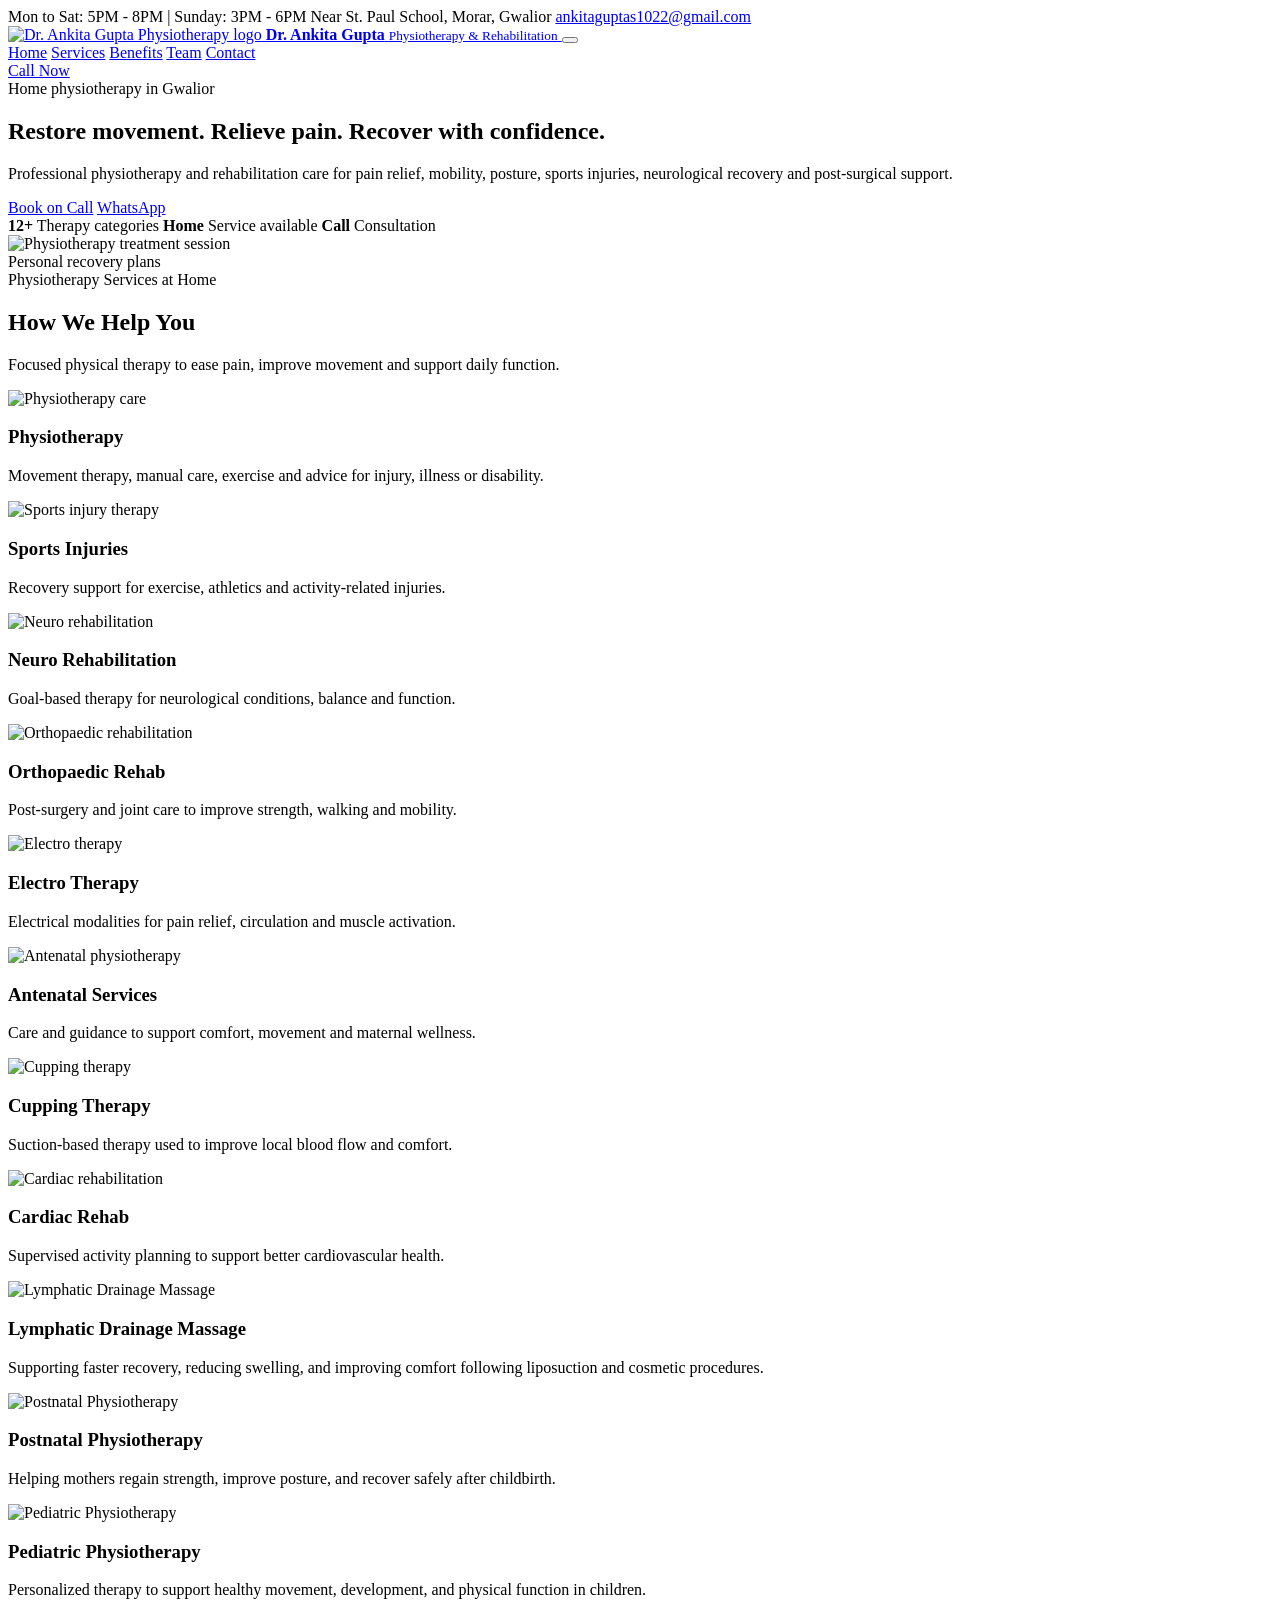
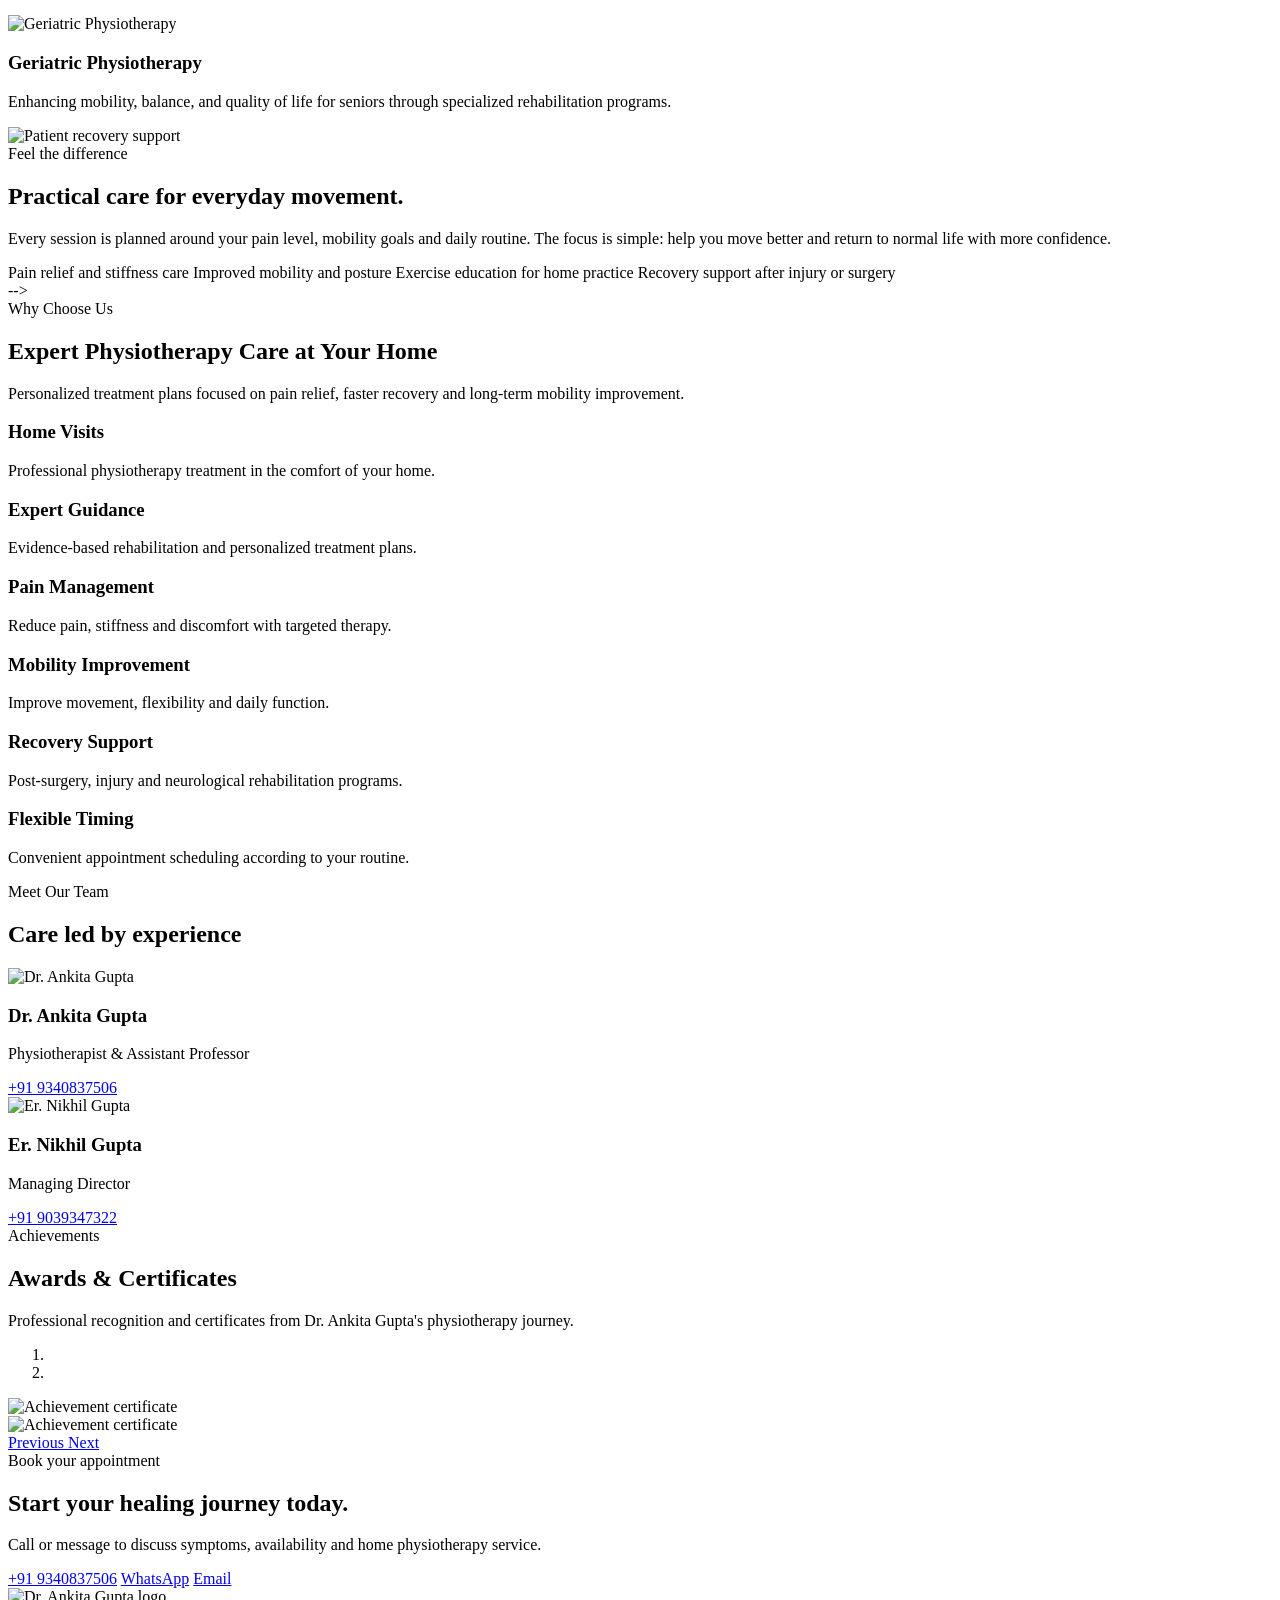
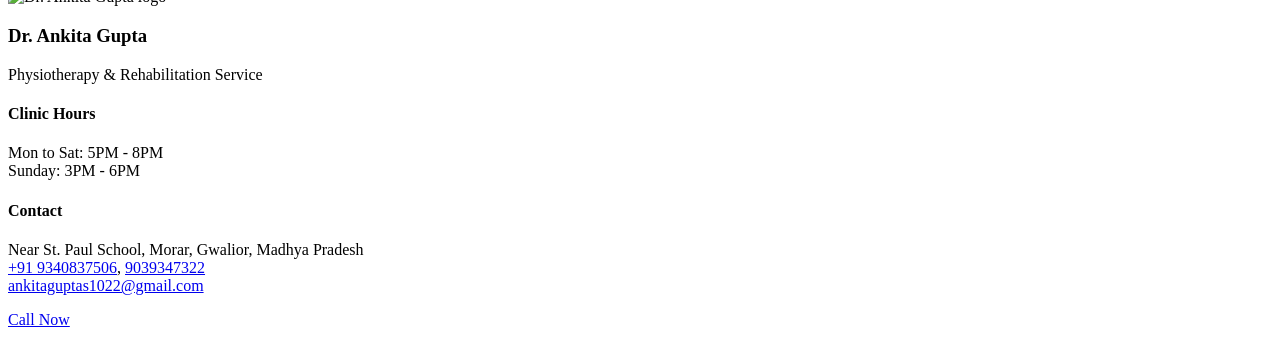
==== index.html @ 75f510dd "Add files via upload" ====
<!DOCTYPE html>
<html lang="en">

<head>
    <meta charset="utf-8">
    <meta http-equiv="X-UA-Compatible" content="IE=edge">
    <meta name="viewport" content="width=device-width, initial-scale=1">
    <meta name="description"
        content="Home physiotherapy, rehabilitation, pain relief and recovery care by Dr. Ankita Gupta in Gwalior.">
    <meta name="keywords"
        content="Physiotherapy, home physiotherapy, rehabilitation, sports injury, Gwalior physiotherapist, Dr Ankita Gupta">
    <title>Dr. Ankita Gupta Physiotherapy &amp; Rehabilitation Service</title>
    <link href="css/bootstrap.min.css" rel="stylesheet">
    <link href="https://fonts.googleapis.com/css?family=Playfair+Display:600,700|Roboto:300,400,500,700"
        rel="stylesheet">
    <link href="css/font-awesome.min.css" rel="stylesheet">
    <link href="css/style.css" rel="stylesheet">
    <!--[if lt IE 9]>
      <script src="https://oss.maxcdn.com/html5shiv/3.7.3/html5shiv.min.js"></script>
      <script src="https://oss.maxcdn.com/respond/1.4.2/respond.min.js"></script>
    <![endif]-->
    <link rel="icon" href="images/logo.png" type="image/x-icon">
</head>

<body class="home-redesign">
    <div class="site-shell">
        <div class="clinic-topbar">
            <div class="container">
                <div class="topbar-inner">
                    <span><i class="fa fa-clock-o"></i> Mon to Sat: 5PM - 8PM | Sunday: 3PM - 6PM</span>
                    <span><i class="fa fa-map-marker"></i> Near St. Paul School, Morar, Gwalior</span>
                    <span><i class="fa fa-envelope-o"></i> <a
                            href="mailto:ankitaguptas1022@gmail.com">ankitaguptas1022@gmail.com</a></span>
                </div>
            </div>
        </div>

        <header class="clinic-header">
            <div class="container">
                <div class="clinic-nav">
                    <a class="clinic-brand" href="index.html" aria-label="Dr. Ankita Gupta home">
                        <img src="images/logo.png" alt="Dr. Ankita Gupta Physiotherapy logo">
                        <span>
                            <strong>Dr. Ankita Gupta</strong>
                            <small>Physiotherapy &amp; Rehabilitation</small>
                        </span>
                    </a>
                    <button class="mobile-menu-toggle"
                        aria-label="Menu"><span></span><span></span><span></span></button>
                    <div class="menu-overlay"></div>
                    <nav class="clinic-menu" aria-label="Main navigation">
                        <a href="#home">Home</a>
                        <a href="#services">Services</a>
                        <a href="#benefits">Benefits</a>
                        <a href="#team">Team</a>
                        <a href="#contact">Contact</a>
                    </nav>
                    <a class="btn btn-default nav-cta" href="tel:9340837506"><i class="fa fa-phone"></i> Call Now</a>
                </div>
            </div>
        </header>

        <main>
            <section class="clinic-hero" id="home">
                <div class="container">
                    <div class="row hero-grid">
                        <div class="col-md-6">
                            <div class="hero-copy reveal-up">
                                <span class="eyebrow">Home physiotherapy in Gwalior</span>
                                <h1>Restore movement. Relieve pain. Recover with confidence.</h1>
                                <p>Professional physiotherapy and rehabilitation care for pain relief, mobility,
                                    posture, sports injuries, neurological recovery and post-surgical support.</p>
                                <div class="hero-actions">
                                    <a class="btn btn-default btn-lg" href="tel:9340837506"><i class="fa fa-phone"></i>
                                        Book on Call</a>
                                    <a class="btn btn-outline btn-lg" href="https://wa.me/919340837506"><i
                                            class="fa fa-whatsapp"></i> WhatsApp</a>
                                </div>
                                <div class="hero-trust">
                                    <span><strong>12+</strong> Therapy categories</span>
                                    <span><strong>Home</strong> Service available</span>
                                    <span><strong>Call</strong> Consultation</span>
                                </div>
                            </div>
                        </div>
                        <div class="col-md-6">
                            <div class="hero-visual reveal-up delay-1">
                                <img src="images/main.png" alt="Physiotherapy treatment session">
                                <div class="floating-card">
                                    <i class="fa fa-heartbeat"></i>
                                    <span>Personal recovery plans</span>
                                </div>
                            </div>
                        </div>
                    </div>
                </div>
            </section>

            <section class="services-section section-band" id="services">
                <div class="mobile-wave" aria-hidden="true"></div>
                <div class="container">
                    <div class="section-heading text-center reveal-up">
                        <span class="eyebrow">Physiotherapy Services at Home</span>
                        <h2>How We Help You</h2>
                        <p>Focused physical therapy to ease pain, improve movement and support daily function.</p>
                    </div>
                    <div class="row service-grid">
                        <div class="col-md-3 col-sm-6">
                            <article class="service-card reveal-up">
                                <img src="images/IMG1.jpg" alt="Physiotherapy care">
                                <div class="service-content">
                                    <h3>Physiotherapy</h3>
                                    <p>Movement therapy, manual care, exercise and advice for injury, illness or
                                        disability.</p>
                                </div>
                            </article>
                        </div>
                        <div class="col-md-3 col-sm-6">
                            <article class="service-card reveal-up delay-1"><img src="images/sportInjury.jpg"
                                    alt="Sports injury therapy">
                                <div class="service-content">
                                    <h3>Sports Injuries</h3>
                                    <p>Recovery support for exercise, athletics and activity-related injuries.</p>
                                </div>
                            </article>
                        </div>
                        <div class="col-md-3 col-sm-6">
                            <article class="service-card reveal-up delay-2"><img src="images/neuro-rehab.jpg"
                                    alt="Neuro rehabilitation">
                                <div class="service-content">
                                    <h3>Neuro Rehabilitation</h3>
                                    <p>Goal-based therapy for neurological conditions, balance and function.</p>
                                </div>
                            </article>
                        </div>
                        <div class="col-md-3 col-sm-6">
                            <article class="service-card reveal-up delay-2"><img src="images/sport-injury.jpg"
                                    alt="Orthopaedic rehabilitation">
                                <div class="service-content">
                                    <h3>Orthopaedic Rehab</h3>
                                    <p>Post-surgery and joint care to improve strength, walking and mobility.</p>
                                </div>
                            </article>
                        </div>
                        <div class="col-md-3 col-sm-6">
                            <article class="service-card reveal-up"><img src="images/electro.jpg" alt="Electro therapy">
                                <div class="service-content">
                                    <h3>Electro Therapy</h3>
                                    <p>Electrical modalities for pain relief, circulation and muscle activation.</p>
                                </div>
                            </article>
                        </div>
                        <div class="col-md-3 col-sm-6">
                            <article class="service-card reveal-up delay-1"><img src="images/antinatal.jpg"
                                    alt="Antenatal physiotherapy">
                                <div class="service-content">
                                    <h3>Antenatal Services</h3>
                                    <p>Care and guidance to support comfort, movement and maternal wellness.</p>
                                </div>
                            </article>
                        </div>
                        <div class="col-md-3 col-sm-6">
                            <article class="service-card reveal-up delay-3"><img src="images/cupping.jpg"
                                    alt="Cupping therapy">
                                <div class="service-content">
                                    <h3>Cupping Therapy</h3>
                                    <p>Suction-based therapy used to improve local blood flow and comfort.</p>
                                </div>
                            </article>
                        </div>
                        <div class="col-md-3 col-sm-6">
                            <article class="service-card reveal-up delay-3"><img src="images/cardio.jpg"
                                    alt="Cardiac rehabilitation">
                                <div class="service-content">
                                    <h3>Cardiac Rehab</h3>
                                    <p>Supervised activity planning to support better cardiovascular health.</p>
                                </div>
                            </article>
                        </div>

                        <div class="col-md-3 col-sm-6">
                            <article class="service-card reveal-up"><img src="images/lymphatic-drainage.png"
                                    alt="Lymphatic Drainage Massage">
                                <div class="service-content">
                                    <h3>Lymphatic Drainage Massage</h3>
                                    <p>Supporting faster recovery, reducing swelling, and improving comfort following
                                        liposuction and cosmetic procedures.</p>
                                </div>
                            </article>
                        </div>
                        <div class="col-md-3 col-sm-6">
                            <article class="service-card reveal-up delay-1"><img src="images/postnatal.png"
                                    alt="Postnatal Physiotherapy">
                                <div class="service-content">
                                    <h3>Postnatal Physiotherapy</h3>
                                    <p>Helping mothers regain strength, improve posture, and recover safely after
                                        childbirth.</p>
                                </div>
                            </article>
                        </div>
                        <div class="col-md-3 col-sm-6">
                            <article class="service-card reveal-up delay-2"><img src="images/pediatric.png"
                                    alt="Pediatric Physiotherapy">
                                <div class="service-content">
                                    <h3>Pediatric Physiotherapy</h3>
                                    <p>Personalized therapy to support healthy movement, development, and physical
                                        function in children.</p>
                                </div>
                            </article>
                        </div>
                        <div class="col-md-3 col-sm-6">
                            <article class="service-card reveal-up delay-3"><img src="images/geriatric.png"
                                    alt="Geriatric Physiotherapy">
                                <div class="service-content">
                                    <h3>Geriatric Physiotherapy</h3>
                                    <p>Enhancing mobility, balance, and quality of life for seniors through specialized
                                        rehabilitation programs.</p>
                                </div>
                            </article>
                        </div>
                    </div>
                </div>
            </section>
            <div class="container">
                <div class="row middle-row">
                    <div class="col-md-5">
                        <div class="benefit-photo reveal-up">
                            <img src="images/left-image.jpg" alt="Patient recovery support">
                        </div>
                    </div>
                    <div class="col-md-7">
                        <div class="benefit-copy reveal-up delay-1">
                            <span class="eyebrow">Feel the difference</span>
                            <h2>Practical care for everyday movement.</h2>
                            <p>Every session is planned around your pain level, mobility goals and daily routine. The
                                focus is simple: help you move better and return to normal life with more confidence.
                            </p>
                            <div class="benefit-list">
                                <span><i class="fa fa-check"></i> Pain relief and stiffness care</span>
                                <span><i class="fa fa-check"></i> Improved mobility and posture</span>
                                <span><i class="fa fa-check"></i> Exercise education for home practice</span>
                                <span><i class="fa fa-check"></i> Recovery support after injury or surgery</span>
                            </div>
                        </div>
                    </div>
                </div>
            </div>
            </section> -->

            <section class="benefits-section" id="benefits">
                <div class="container">

                    <div class="section-heading text-center">
                        <span class="eyebrow">Why Choose Us</span>
                        <h2>Expert Physiotherapy Care at Your Home</h2>
                        <p>
                            Personalized treatment plans focused on pain relief,
                            faster recovery and long-term mobility improvement.
                        </p>
                    </div>

                    <div class="row benefits-grid">

                        <div class="col-md-4 col-sm-6">
                            <div class="benefit-card">
                                <i class="fa fa-home"></i>
                                <h3>Home Visits</h3>
                                <p>Professional physiotherapy treatment in the comfort of your home.</p>
                            </div>
                        </div>

                        <div class="col-md-4 col-sm-6">
                            <div class="benefit-card">
                                <i class="fa fa-user-md"></i>
                                <h3>Expert Guidance</h3>
                                <p>Evidence-based rehabilitation and personalized treatment plans.</p>
                            </div>
                        </div>

                        <div class="col-md-4 col-sm-6">
                            <div class="benefit-card">
                                <i class="fa fa-heartbeat"></i>
                                <h3>Pain Management</h3>
                                <p>Reduce pain, stiffness and discomfort with targeted therapy.</p>
                            </div>
                        </div>

                        <div class="col-md-4 col-sm-6">
                            <div class="benefit-card">
                                <i class="fa fa-wheelchair"></i>
                                <h3>Mobility Improvement</h3>
                                <p>Improve movement, flexibility and daily function.</p>
                            </div>
                        </div>

                        <div class="col-md-4 col-sm-6">
                            <div class="benefit-card">
                                <i class="fa fa-check-circle"></i>
                                <h3>Recovery Support</h3>
                                <p>Post-surgery, injury and neurological rehabilitation programs.</p>
                            </div>
                        </div>

                        <div class="col-md-4 col-sm-6">
                            <div class="benefit-card">
                                <i class="fa fa-clock-o"></i>
                                <h3>Flexible Timing</h3>
                                <p>Convenient appointment scheduling according to your routine.</p>
                            </div>
                        </div>

                    </div>

                </div>
            </section>



            <section class="profile-section section-band" id="team">
                <div class="container">
                    <div class="section-heading text-center reveal-up">
                        <span class="eyebrow">Meet Our Team</span>
                        <h2>Care led by experience</h2>
                    </div>
                    <div class="row team-grid">
                        <div class="col-sm-6">
                            <article class="profile-card reveal-up">
                                <img src="images/team-1.jpg" alt="Dr. Ankita Gupta">
                                <div>
                                    <h3>Dr. Ankita Gupta</h3>
                                    <p>Physiotherapist &amp; Assistant Professor</p>
                                    <a href="tel:9340837506"><i class="fa fa-phone"></i> +91 9340837506</a>
                                </div>
                            </article>
                        </div>
                        <div class="col-sm-6">
                            <article class="profile-card reveal-up delay-1">
                                <img src="images/nikhil.png" alt="Er. Nikhil Gupta">
                                <div>
                                    <h3>Er. Nikhil Gupta</h3>
                                    <p>Managing Director</p>
                                    <a href="tel:9039347322"><i class="fa fa-phone"></i> +91 9039347322</a>
                                </div>
                            </article>
                        </div>
                    </div>
                </div>
            </section>

            <section class="certificate-section">
                <div class="container">
                    <div class="row middle-row">
                        <div class="col-md-5">
                            <div class="section-heading left reveal-up">
                                <span class="eyebrow">Achievements</span>
                                <h2>Awards &amp; Certificates</h2>
                                <p>Professional recognition and certificates from Dr. Ankita Gupta's physiotherapy
                                    journey.</p>
                            </div>
                        </div>
                        <div class="col-md-7">
                            <div id="certificateCarousel" class="carousel slide reveal-up delay-1" data-ride="carousel"
                                data-interval="6000">
                                <ol class="carousel-indicators">
                                    <li data-target="#certificateCarousel" data-slide-to="0" class="active"></li>
                                    <li data-target="#certificateCarousel" data-slide-to="1"></li>
                                </ol>
                                <div class="carousel-inner">
                                    <div class="item active">
                                        <img src="images/ach2.jpg" alt="Achievement certificate" class="img-responsive">
                                    </div>
                                    <div class="item">
                                        <img src="images/ach3.jpg" alt="Achievement certificate" class="img-responsive">
                                    </div>
                                </div>
                                <a class="left carousel-control" href="#certificateCarousel" data-slide="prev">
                                    <span class="glyphicon glyphicon-chevron-left"></span>
                                    <span class="sr-only">Previous</span>
                                </a>
                                <a class="right carousel-control" href="#certificateCarousel" data-slide="next">
                                    <span class="glyphicon glyphicon-chevron-right"></span>
                                    <span class="sr-only">Next</span>
                                </a>
                            </div>
                        </div>
                    </div>
                </div>
            </section>

            <section class="contact-panel" id="contact">
                <div class="container">
                    <div class="contact-card reveal-up">
                        <div>
                            <span class="eyebrow">Book your appointment</span>
                            <h2>Start your healing journey today.</h2>
                            <p>Call or message to discuss symptoms, availability and home physiotherapy service.</p>
                        </div>
                        <div class="contact-actions">
                            <a class="btn btn-default btn-lg" href="tel:9340837506"><i class="fa fa-phone"></i> +91
                                9340837506</a>
                            <a class="btn btn-outline btn-lg" href="https://wa.me/919340837506"><i
                                    class="fa fa-whatsapp"></i> WhatsApp</a>
                            <a class="btn btn-outline btn-lg" href="mailto:ankitaguptas1022@gmail.com"><i
                                    class="fa fa-envelope-o"></i> Email</a>
                        </div>
                    </div>
                </div>
            </section>
        </main>

        <footer class="clinic-footer">
            <div class="container">
                <div class="row">
                    <div class="col-md-5">
                        <div class="footer-brand">
                            <img src="images/logo.png" alt="Dr. Ankita Gupta logo">
                            <div>
                                <h3>Dr. Ankita Gupta</h3>
                                <p>Physiotherapy &amp; Rehabilitation Service</p>
                            </div>
                        </div>
                    </div>
                    <div class="col-md-3 col-sm-6">
                        <h4>Clinic Hours</h4>
                        <p>Mon to Sat: 5PM - 8PM<br>Sunday: 3PM - 6PM</p>
                    </div>
                    <div class="col-md-4 col-sm-6">
                        <h4>Contact</h4>
                        <p>Near St. Paul School, Morar, Gwalior, Madhya Pradesh<br>
                            <a href="tel:9340837506">+91 9340837506</a>, <a href="tel:9039347322">9039347322</a><br>
                            <a href="mailto:ankitaguptas1022@gmail.com">ankitaguptas1022@gmail.com</a>
                        </p>
                    </div>
                </div>
            </div>
        </footer>
    </div>

    <a class="mobile-call" href="tel:9340837506"><i class="fa fa-phone"></i> Call Now</a>

    <script src="js/jquery.min.js"></script>
    <script src="js/bootstrap.min.js"></script>
    <script>
        (function () {
            var items = document.querySelectorAll('.reveal-up');
            if (!('IntersectionObserver' in window)) {
                for (var i = 0; i < items.length; i++) {
                    items[i].classList.add('is-visible');
                }
                return;
            }
            var observer = new IntersectionObserver(function (entries) {
                entries.forEach(function (entry) {
                    if (entry.isIntersecting) {
                        entry.target.classList.add('is-visible');
                        observer.unobserve(entry.target);
                    }
                });
            }, { threshold: 0.16 });
            items.forEach(function (item) {
                observer.observe(item);
            });
        })();
    </script>


    <script>
        document.addEventListener('DOMContentLoaded', function () {
            const btn = document.querySelector('.mobile-menu-toggle');
            const menu = document.querySelector('.clinic-menu');
            const overlay = document.querySelector('.menu-overlay');

            if (btn) {
                btn.addEventListener('click', function () {
                    menu.classList.toggle('menu-open');
                    btn.classList.toggle('active');
                    overlay.classList.toggle('show');
                });
            }

            if (overlay) {
                overlay.addEventListener('click', function () {
                    menu.classList.remove('menu-open');
                    btn.classList.remove('active');
                    overlay.classList.remove('show');
                });
            }
        });
    </script>

</body>


</html>
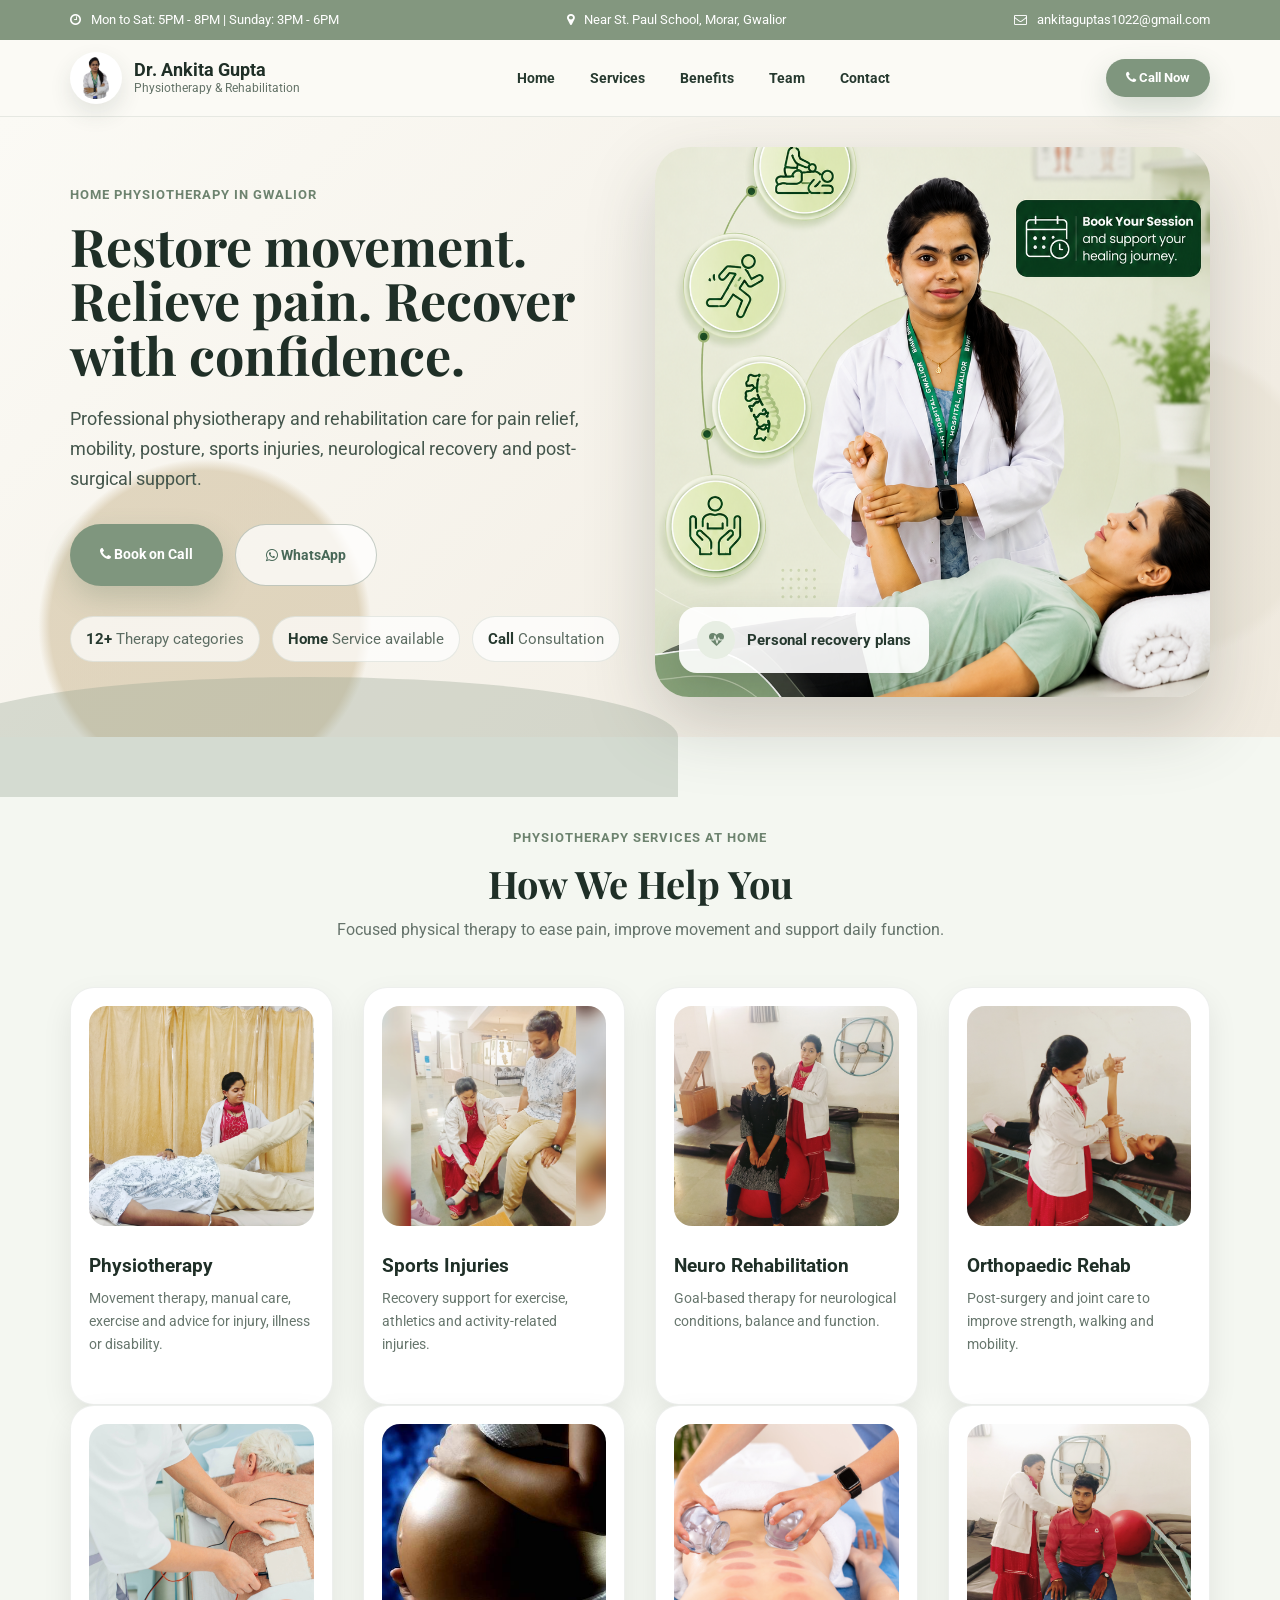
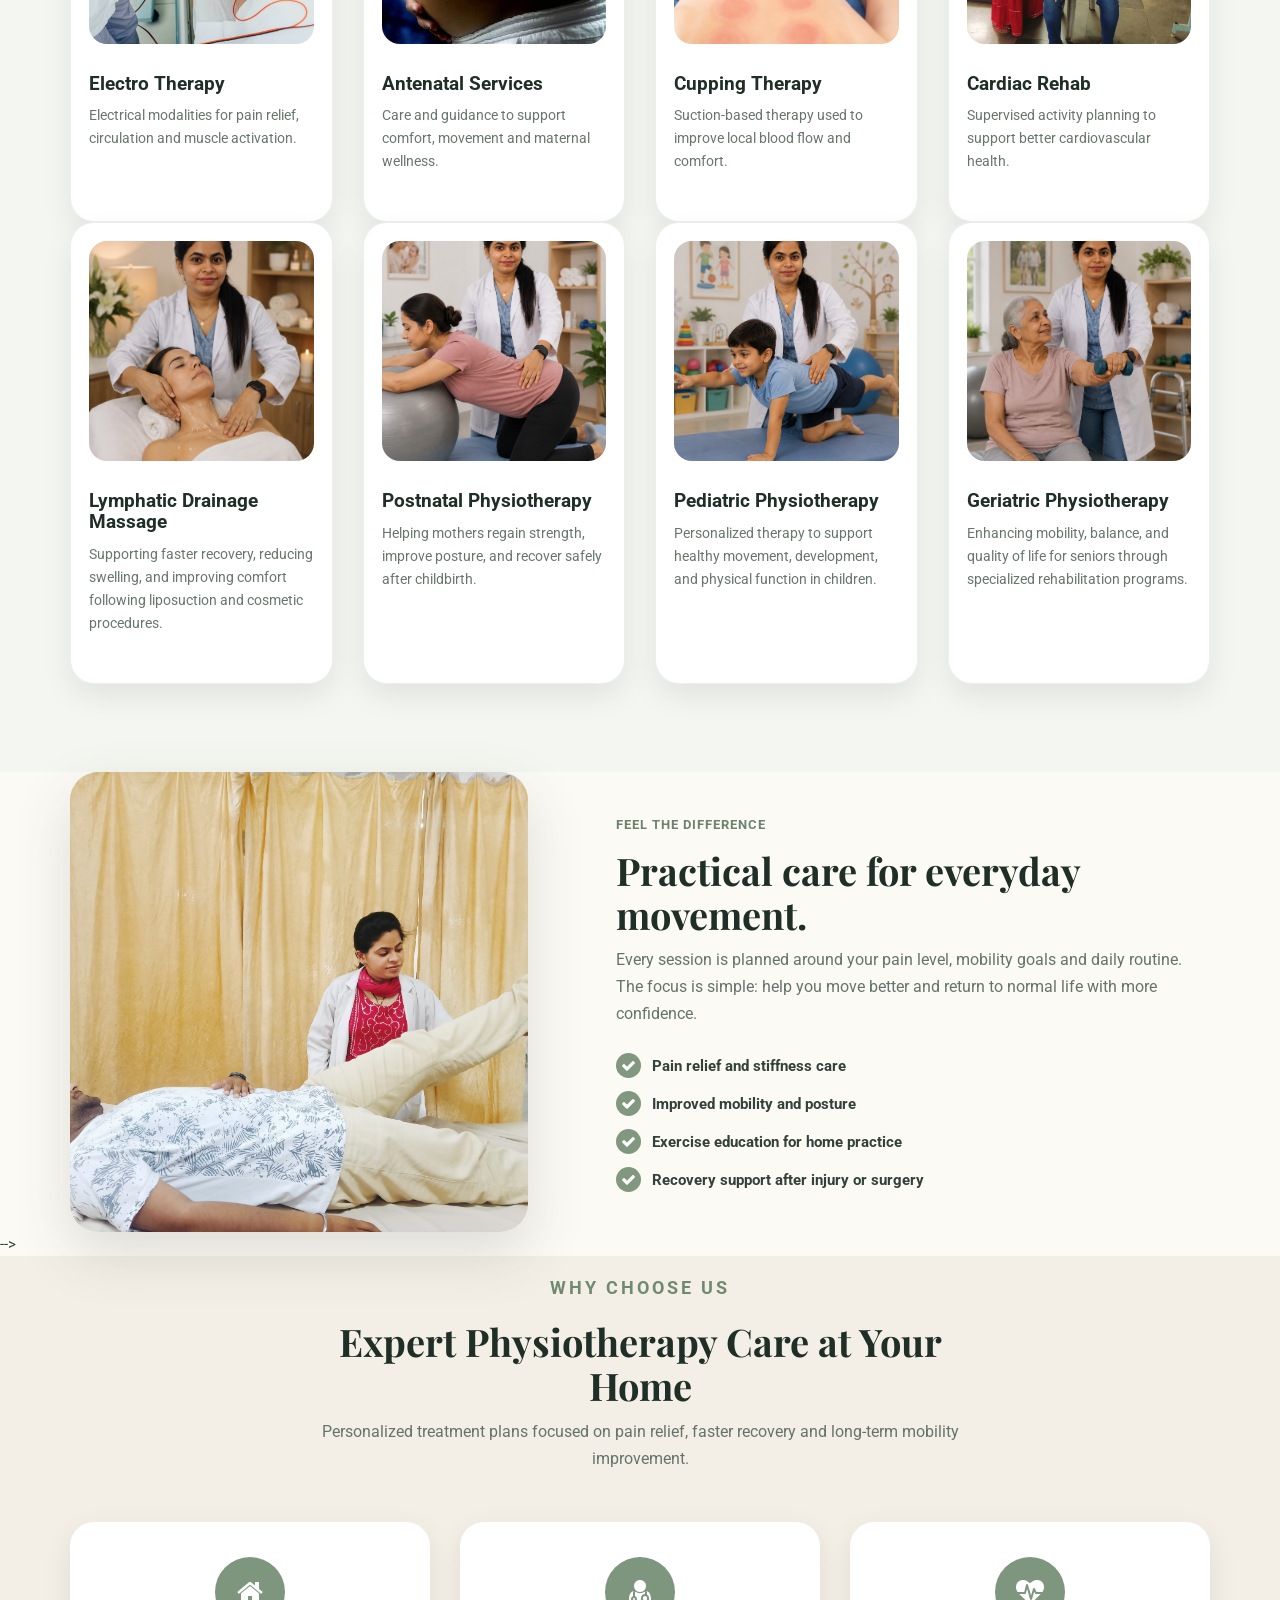
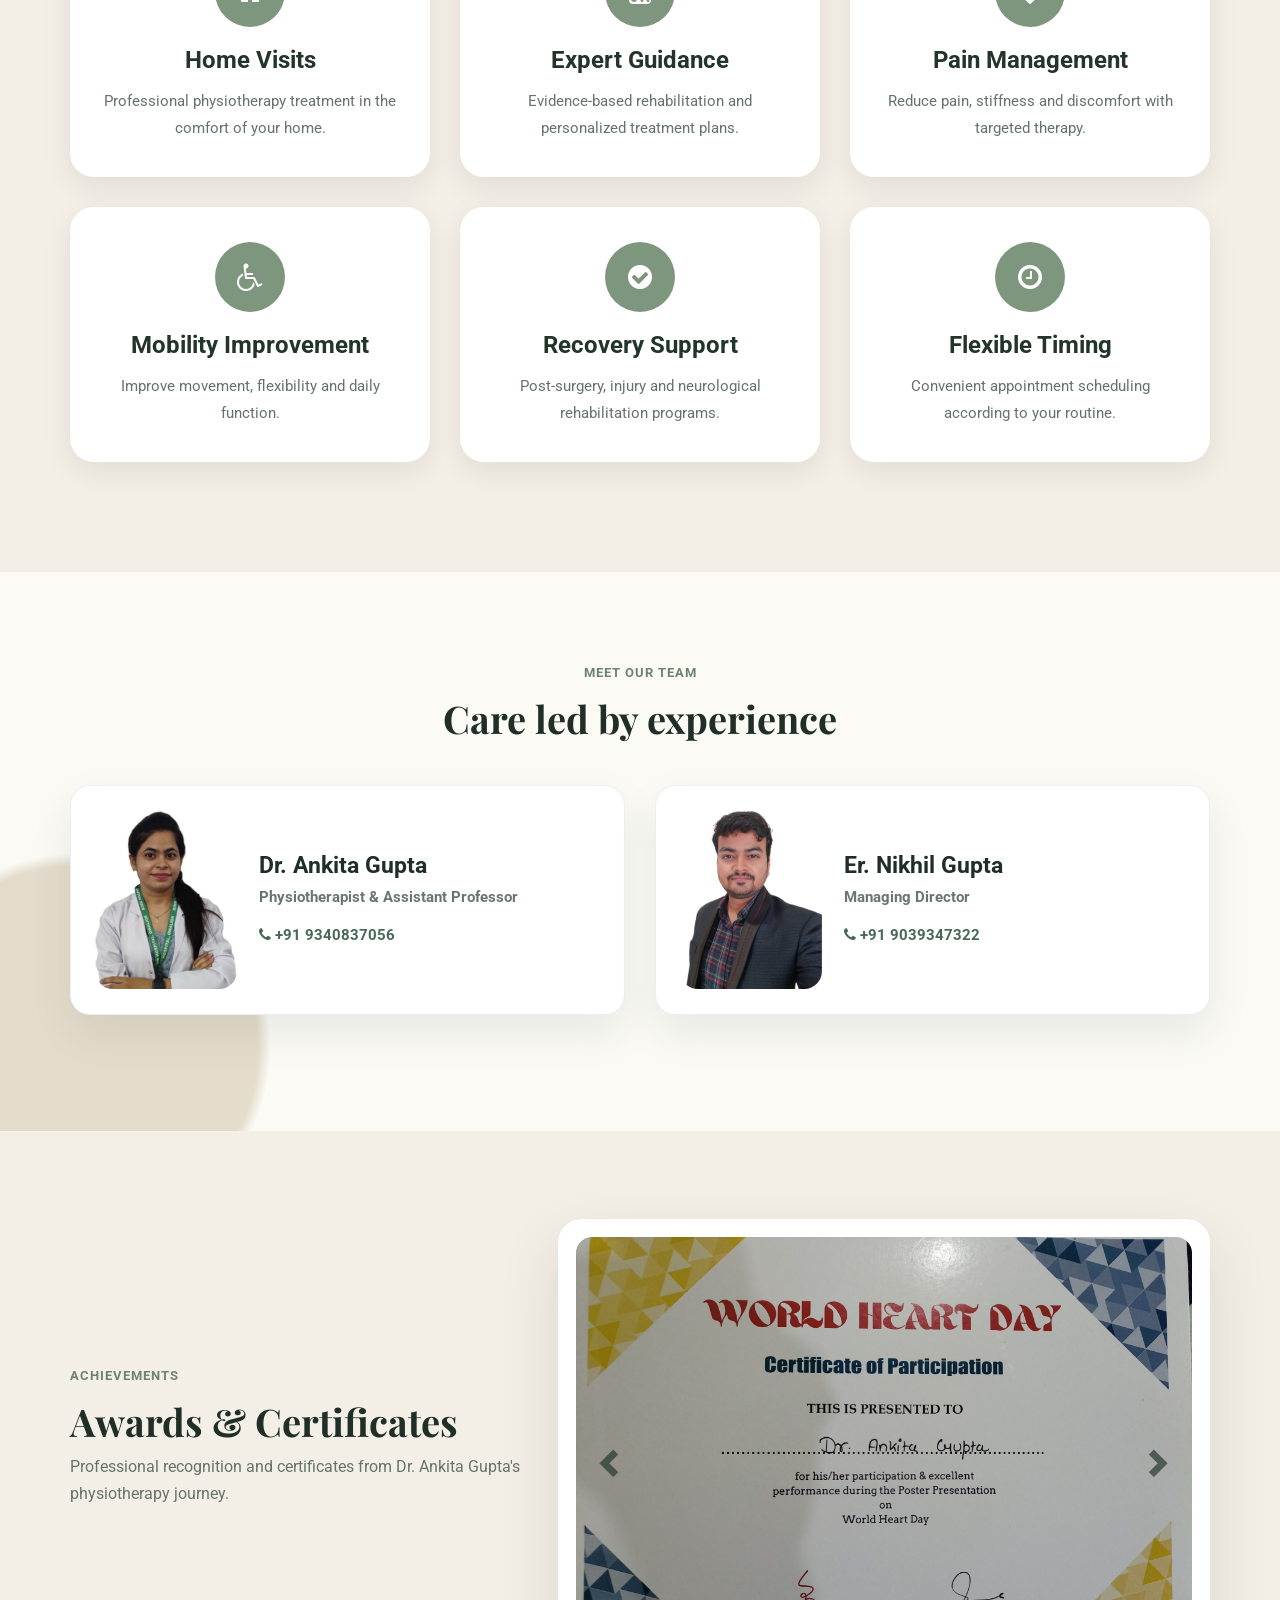
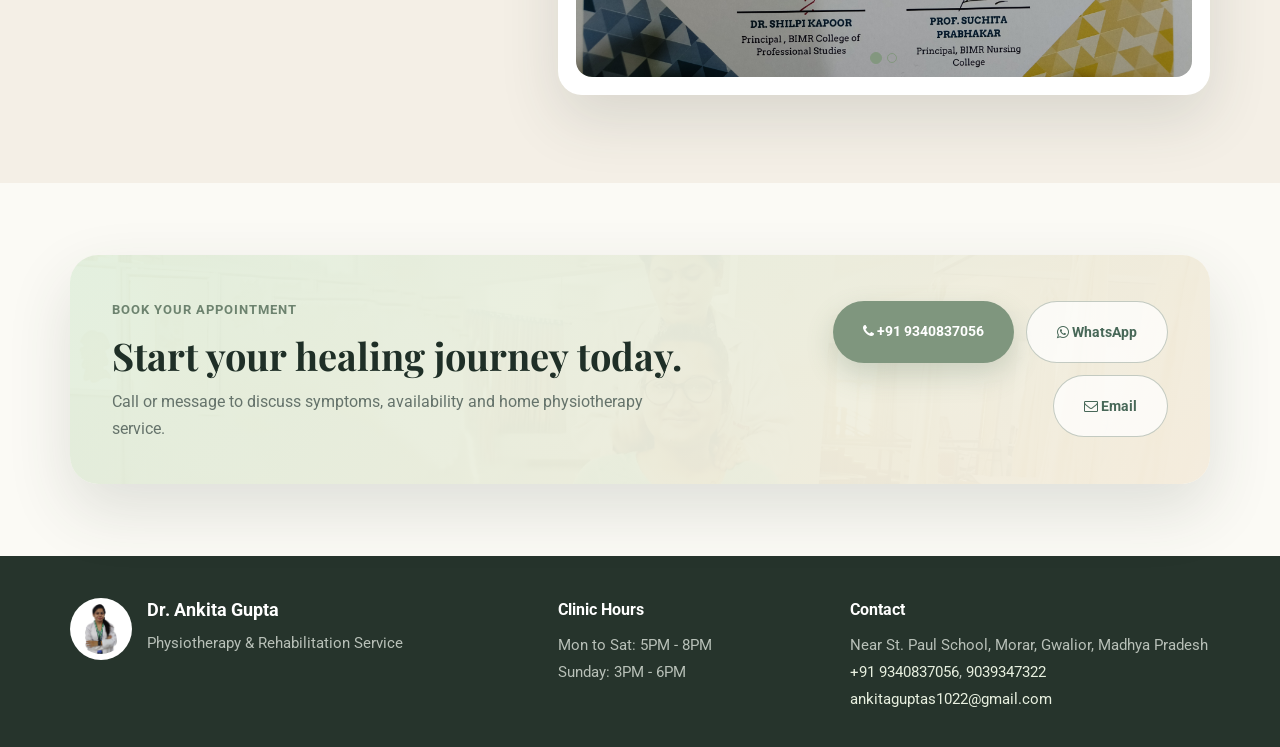
==== commit d651eb34: "change phone" ====
--- a/index.html
+++ b/index.html
@@ -55,7 +55,7 @@
                         <a href="#team">Team</a>
                         <a href="#contact">Contact</a>
                     </nav>
-                    <a class="btn btn-default nav-cta" href="tel:9340837506"><i class="fa fa-phone"></i> Call Now</a>
+                    <a class="btn btn-default nav-cta" href="tel:9340837056"><i class="fa fa-phone"></i> Call Now</a>
                 </div>
             </div>
         </header>
@@ -71,9 +71,9 @@
                                 <p>Professional physiotherapy and rehabilitation care for pain relief, mobility,
                                     posture, sports injuries, neurological recovery and post-surgical support.</p>
                                 <div class="hero-actions">
-                                    <a class="btn btn-default btn-lg" href="tel:9340837506"><i class="fa fa-phone"></i>
+                                    <a class="btn btn-default btn-lg" href="tel:9340837056"><i class="fa fa-phone"></i>
                                         Book on Call</a>
-                                    <a class="btn btn-outline btn-lg" href="https://wa.me/919340837506"><i
+                                    <a class="btn btn-outline btn-lg" href="https://wa.me/919340837056"><i
                                             class="fa fa-whatsapp"></i> WhatsApp</a>
                                 </div>
                                 <div class="hero-trust">
@@ -329,7 +329,7 @@
                                 <div>
                                     <h3>Dr. Ankita Gupta</h3>
                                     <p>Physiotherapist &amp; Assistant Professor</p>
-                                    <a href="tel:9340837506"><i class="fa fa-phone"></i> +91 9340837506</a>
+                                    <a href="tel:9340837056"><i class="fa fa-phone"></i> +91 9340837056</a>
                                 </div>
                             </article>
                         </div>
@@ -396,9 +396,9 @@
                             <p>Call or message to discuss symptoms, availability and home physiotherapy service.</p>
                         </div>
                         <div class="contact-actions">
-                            <a class="btn btn-default btn-lg" href="tel:9340837506"><i class="fa fa-phone"></i> +91
-                                9340837506</a>
-                            <a class="btn btn-outline btn-lg" href="https://wa.me/919340837506"><i
+                            <a class="btn btn-default btn-lg" href="tel:9340837056"><i class="fa fa-phone"></i> +91
+                                9340837056</a>
+                            <a class="btn btn-outline btn-lg" href="https://wa.me/919340837056"><i
                                     class="fa fa-whatsapp"></i> WhatsApp</a>
                             <a class="btn btn-outline btn-lg" href="mailto:ankitaguptas1022@gmail.com"><i
                                     class="fa fa-envelope-o"></i> Email</a>
@@ -427,7 +427,7 @@
                     <div class="col-md-4 col-sm-6">
                         <h4>Contact</h4>
                         <p>Near St. Paul School, Morar, Gwalior, Madhya Pradesh<br>
-                            <a href="tel:9340837506">+91 9340837506</a>, <a href="tel:9039347322">9039347322</a><br>
+                            <a href="tel:9340837056">+91 9340837056</a>, <a href="tel:9039347322">9039347322</a><br>
                             <a href="mailto:ankitaguptas1022@gmail.com">ankitaguptas1022@gmail.com</a>
                         </p>
                     </div>
@@ -436,7 +436,7 @@
         </footer>
     </div>
 
-    <a class="mobile-call" href="tel:9340837506"><i class="fa fa-phone"></i> Call Now</a>
+    <a class="mobile-call" href="tel:9340837056"><i class="fa fa-phone"></i> Call Now</a>
 
     <script src="js/jquery.min.js"></script>
     <script src="js/bootstrap.min.js"></script>
@@ -491,4 +491,4 @@
 </body>
 
 
-</html>+</html>
--- a/css/style.css
+++ b/css/style.css
@@ -0,0 +1,2181 @@
+@charset "UTF-8";
+
+/* CSS Document */
+
+/*------------------------------------------------------------------
+
+Template Name:      Free Physiotherapy Website Template Download
+Version:            1.0.0
+Created Date:       30/03/2017 
+Author:             Jitu Chauhan 
+
+------------------------------------------------------------------
+[CSS Table of contents]
+
+1.  Body / Typography 
+2.  Form Elements
+3.  Buttons
+4.  General / Elements
+        4.1 Section space
+        4.2 Margin space
+        4.3 Padding space
+        4.4 Background color
+        4.5 Features
+        4.7 Call to actions
+        4.8 Img hover effect
+        4.9 Icon
+        -----------------------
+5. Header / Navigations
+        5.1 Header Regular
+        5.2 Header Transparent
+        5.3 Navigation Regular
+        5.4 Page Header
+
+        -----------------------
+6. Slider
+        6.1 Slider
+        -----------------------
+7. Content
+8. Footers
+9. Pages
+    9.1  Service
+    9.2  Service Single / sidebar with sidenav
+    9.3  Testimonial
+    9.4  Contact us
+    9.5  Styleguide
+    ------------------------------------
+10.Blog
+    10.1 Blog Default
+    10.2 Blog Single
+    ------------------------------------
+11.Sidebar
+    11.1 Widget
+    ------------------------------------
+
+13. Media Queries
+
+------------------------------------------------------------------*/
+
+/*-----------------------------------
+    1. Body / Typography 
+-----------------------------------*/
+
+body { -webkit-font-smoothing: antialiased; text-rendering: optimizeLegibility; font-size: 15px; background-color: #fff; color: #6f6f6f; font-family: 'Roboto', sans-serif; line-height: 24px; }
+h1, h2, h3, h4, h5, h6 { margin: 0; padding: 0; margin-bottom: 10px; color: #3c3c3c; font-weight: 400; font-family: 'Roboto', sans-serif; }
+h1 { font-size: 30px; line-height: 42px; }
+h1.heading-line:after { display: block; position: relative; left: 0; border-radius: 3px; content: " "; border-bottom: 3px solid #e4e0d8; width: 30px; padding-bottom: 30px; }
+h2 { font-size: 22px; line-height: 32px; }
+h3 { font-size: 18px; }
+h4 { font-size: 16px; line-height: 24px; margin-bottom: 10px; }
+h5 { font-size: 14px; }
+h6 { font-size: 12px; }
+p { margin: 0 0 20px; }
+p:last-child { margin-bottom: 0px; }
+ul, ol { margin: 0; }
+ul li, ol li { }
+a { color: #0eb769; text-decoration: none; -webkit-transition: all 0.3s; -moz-transition: all 0.3s; transition: all 0.3s; }
+a:focus, a:hover { text-decoration: none; color: #019852; }
+strong { }
+.listnoneContact {  padding: 0px; }
+.lead { font-size: 21px; color: #3c3c3c; font-weight: 400; }
+.italic { font-style: italic; }
+.small-text { color: #b4b1ac; font-size: 12px; }
+.text-caps { text-transform: uppercase; letter-spacing: 2px; }
+::selection { background: #ffecb3; color: #333; }
+h3 small { font-weight: 400; line-height: 1; color: #0eb769; font-size: 14px; }
+.bdr-btm { border-bottom: 1px solid #f1f3f8; margin-bottom: 30px; }
+hr { margin-top: 20px; margin-bottom: 20px; border: 0; border-top: 1px solid #f1f3f8; }
+blockquote { padding: 10px 20px; margin: 0px; font-size: 21px; line-height: 32px; color: #3c3c3c; font-style: italic; border-left: 5px solid #0eb769; }
+
+/*-------------- align ------------*/
+
+/* =WordPress Core
+-------------------------------------------------------------- */
+
+.alignnone { margin: 5px 20px 20px 0; }
+.aligncenter, div.aligncenter { display: block; margin: 5px auto 5px auto; }
+.alignright { float: right; margin: 0px 0 30px 30px; width: 100%;}
+.alignleft { float: left; margin: 0px 30px 0px 0; width: 100%; }
+a img.alignright { float: right; margin: 0px 0 30px 30px; }
+a img.alignnone { margin: 5px 20px 20px 0; }
+a img.alignleft { float: left; margin: 5px 20px 20px 0; }
+a img.aligncenter { display: block; margin-left: auto; margin-right: auto; }
+.wp-caption { background: #fff; border: 1px solid #f0f0f0; max-width: 96%;    /* Image does not overflow the content area */ padding: 5px 3px 10px; text-align: center; }
+.wp-caption.alignnone { margin: 5px 20px 20px 0; }
+.wp-caption.alignleft { margin: 5px 20px 20px 0; }
+.wp-caption.alignright { margin: 5px 0 20px 20px; }
+.wp-caption img { border: 0 none; height: auto; margin: 0; max-width: 98.5%; padding: 0; width: auto; }
+.wp-caption p.wp-caption-text { font-size: 11px; line-height: 17px; margin: 0; padding: 0 4px 5px; }
+
+/*-----------------------------------
+    2. Form css 
+-----------------------------------*/
+label { }
+.control-label { color: #474747; font-weight: 700; font-size: 12px; text-transform: uppercase; }
+.form-control { width: 100%; height: 50px; padding: 6px 12px; font-size: 16px; line-height: 1.42857143; color: #333; background-color: #fff; border: 1px solid #dbe7e1; background-image: none; border-radius: 0px; -webkit-box-shadow: inset 0 0px 0px rgba(255, 255, 255, .075); box-shadow: inset 3px 3px 3px rgba(255, 255, 255, .075); margin-bottom: 15px; }
+.form-control:focus { border-color: #c8d8d0; outline: 0; -webkit-box-shadow: inset 0 1px 1px rgba(255, 255, 255, .075), 0 0 8px rgba(255, 255, 255, .6); box-shadow: inset 0 3px 3px rgba(255, 255, 255, .075), 0 0 8px rgba(235, 237, 238, .6); background-color: #f4faf7; }
+.textarea.form-control { background-color: #f6f8f9; height: auto; }
+.required { }
+.form-news-letter .form-control { float: left; width: 75%; margin-right: 10px; }
+.form-group { margin-bottom: 10px; }
+.get-in-touch { }
+.get-in-touch .form-control { margin-bottom: 10px; }
+
+/*-----------------------------------
+    3. Buttons 
+-----------------------------------*/
+.btn { display: inline-block; padding: 10px 20px; margin-bottom: 0; font-size: 13px; font-weight: 800; letter-spacing: 1px; line-height: 1.42857143; text-align: center; border: none; text-transform: uppercase; border-radius: 0px; }
+.btn-default { color: #fff; background-color: #0eb769; }
+.btn-default:hover { color: #fff; background-color: #019852; border-color: #019852; }
+.btn-default.focus, .btn-default:focus { color: #fff; background-color: #019852; border-color: #019852; }
+.btn-primary { background-color: #474747; color: #fff; }
+.btn-primary:hover { background-color: #333; color: #fff; }
+.btn-primary.focus, .btn-primary:focus { }
+.btn-white { color: #0eb769; background-color: #fff; border: 1px solid #fff; }
+.btn-white:hover { background-color: #019852; border-color: #019852; color: #fff; }
+.btn-white.focus, .btn-white:focus { background-color: #019852; border-color: #019852; color: #fff; }
+.btn-link { color: #98989c; text-transform: uppercase; font-size: 12px; font-weight: 700; letter-spacing: 2px; border-bottom: 1px solid #98989c; padding-bottom: 2px; }
+.btn-link:hover { color: #0eb769; font-weight: 700; text-decoration: none; border-bottom: 1px solid #0eb769; }
+.btn-lg { font-size: 14px; padding: 20px 30px; }
+.btn-sm { font-size: 12px; padding: 5px 10px; }
+.btn-xs { font-size: 12px; padding: 5px 7px; }
+
+/*-----------------------------------
+    4. General / Elements 
+-----------------------------------*/
+
+/*----------------------- 
+    4.1 Section space :
+-------------------------*/
+
+/*Note: Section space help to create top bottom space;*/
+
+.space-small { padding-top: 40px; padding-bottom: 40px; }
+.space-little-medium { padding-top: 100px; }
+.space-medium { padding-top: 100px; padding-bottom: 100px; }
+.space-large { padding-top: 120px; padding-bottom: 120px; }
+.space-ex-large { padding-top: 140px; padding-bottom: 140px; }
+
+/*----------------------
+   4.2 Margin Space
+-----------------------*/
+.mb0 { margin-bottom: 0px; }
+.mb10 { margin-bottom: 10px; }
+.mb20 { margin-bottom: 20px; }
+.mb30 { margin-bottom: 30px; }
+.mb35 { margin-bottom: 35px; }
+.mb40 { margin-bottom: 40px; }
+.mb60 { margin-bottom: 60px; }
+.mb80 { margin-bottom: 80px; }
+.mb100 { margin-bottom: 100px; }
+.mt0 { margin-top: 0px; }
+.mt10 { margin-top: 10px; }
+.mt20 { margin-top: 20px; }
+.mt30 { margin-top: 30px; }
+.mt40 { margin-top: 40px; }
+.mt60 { margin-top: 60px; }
+.mt70 { margin-top: 70px; }
+.mt80 { margin-top: 80px; }
+.mt100 { margin-top: 100px; }
+
+/*----- less margin space from top --*/
+.mt-20 { margin-top: -20px; }
+.mt-40 { margin-top: -40px; }
+.mt-60 { margin-top: -60px; }
+.mt-80 { margin-top: -80px; }
+
+/*-----------------------
+   4.3 Padding space
+-------------------------*/
+.nopadding { padding: 0px; }
+.nopr { padding-right: 0px; }
+.nopl { padding-left: 0px; }
+.pinside10 { padding: 10px; }
+.pinside20 { padding: 20px; }
+.pinside30 { padding: 30px; }
+.pinside40 { padding: 40px; }
+.pinside50 { padding: 50px; }
+.pinside60 { padding: 60px; }
+.pinside80 { padding: 80px; }
+.pinside130 { padding: 130px; }
+.pdt10 { padding-top: 10px; }
+.pdt20 { padding-top: 20px; }
+.pdt30 { padding-top: 30px; }
+.pdt40 { padding-top: 40px; }
+.pdt60 { padding-top: 60px; }
+.pdt80 { padding-top: 80px; }
+.pdb10 { padding-bottom: 10px; }
+.pdb20 { padding-bottom: 20px; }
+.pdb30 { padding-bottom: 30px; }
+.pdb40 { padding-bottom: 40px; }
+.pdb60 { padding-bottom: 60px; }
+.pdb80 { padding-bottom: 80px; }
+.pdl10 { padding-left: 10px; }
+.pdl20 { padding-left: 20px; }
+.pdl30 { padding-left: 30px; }
+.pdl40 { padding-left: 40px; }
+.pdl60 { padding-left: 60px; }
+.pdl80 { padding-left: 80px; }
+.pdr10 { padding-right: 10px; }
+.pdr20 { padding-right: 20px; }
+.pdr30 { padding-right: 30px; }
+.pdr40 { padding-right: 40px; }
+.pdr60 { padding-right: 60px; }
+.pdr80 { padding-right: 80px; }
+
+/*--------------------------------
+4.4 Background & Block color 
+----------------------------------*/
+.bg-light { background-color: #f6f3ec; }
+.bg-primary { background-color: #0eb769; }
+.bg-default { background-color: #effef7; }
+.bg-white { background-color: #fff; }
+.outline { border: 1px solid #e5e7ec; }
+.section-title { }
+.title { color: #3c3c3c; }
+.text-white { color: #fff; }
+.primary-sidebar { }
+.secondary-sidebar { }
+
+/*--------------------------------
+4.5 Features Block 
+----------------------------------*/
+.feature { }
+.feature-icon { margin-bottom: 20px; }
+.feature-left { }
+.feature-left .feature-icon { float: left; }
+.feature-left .feature-content { padding-left: 80px; }
+.feature-center { }
+.feature-center .feature-icon { }
+.feature-center .feature-content { }
+.feature-inner { }
+.feature-outline { }
+.thumbnail-block { }
+.thumbnail-img { }
+.thumbnail-content { }
+.thumbnail-inner { }
+.thumbnail-outline { }
+
+/*----------------- video ---------------*/
+.video-section { position: relative; }
+.video-img { position: relative; }
+.video-img img { width: 100%; }
+.video-action { position: absolute; top: 40%; left: 47%; }
+
+/*--------------------------------
+4.6 Bullet 
+----------------------------------*/
+.bullet { position: relative; padding-left: 15px; color: #78807e; line-height: 32px; }
+.bullet-double-right li:before { font-family: FontAwesome; display: block; position: absolute; left: 0; width: 13px; font-size: 14px; color: #78807e; content: "\f101"; }
+
+/*--------------------------------
+4.7 Call to actions 
+----------------------------------*/
+.cta-block { }
+.cta-title { font-size: 32px; font-weight: 700; letter-spacing: -1px; color: #fff; margin-bottom: 10px; }
+.cta-text { font-size: 18px; color: #a2fed4; }
+.cta-content { }
+.cta-call, .cta-mail { }
+
+/*--------------------------------
+4.8 Image Hover Effect 
+----------------------------------*/
+.imghover { display: block; position: relative; max-width: 100%; }
+.imghover::before, .imghover::after { display: block; position: absolute; content: ""; text-align: center; opacity: 0; }
+.imghover::before { top: 0; right: 0; bottom: 0; left: 0; }
+.imghover::after { top: 50%; left: 50%; width: 50px; height: 50px; line-height: 50px; margin: -25px 0 0 -25px; content: "\f2a8"; font-family: "FontAwesome"; font-size: 36px; }
+.imghover:hover::before, .imghover:hover::after { opacity: 1; }
+.imghover:hover::before { background: rgba(212, 27, 44, .55); }
+.imghover:hover::after { color: #FFFFFF; }
+[class^='imghvr-'], [class*=' imghvr-'] { background: rgba(211, 0, 80, .55); }
+
+/*--------------------------------
+4.9 Icon 
+----------------------------------*/
+.icon { }
+.icon-1x { font-size: 18px; }
+
+/* default icon size of font*/
+.icon-2x { font-size: 38px; }
+.icon-4x { font-size: 65px; }
+.icon-6x { font-size: 88px; }
+.icon-8x { font-size: 108px; }
+.icon-default { color: #0eb769; }
+.icon-primary { color: #474954; }
+.icon-secondary { color: #fff; }
+.icon-white { color: #fff; }
+
+/*--------------------------------
+5 Header / Navigations 
+----------------------------------*/
+
+/*--------------------
+    5.1 Header Regular 
+   ----------------------*/
+
+.logo { }
+.header { background-color: #fff; z-index: 9999; position: relative; padding-top: 20px; padding-bottom: 20px; }
+.header-top { background-color: #0eb769; font-size: 15px; padding-top: 11px; padding-bottom: 11px; line-height: 15px; color: #fff; font-weight: 500; }
+.top-text { text-align: right; }
+.top-text .text-block { padding-left: 20px; color: #fff; line-height: 18px; }
+.call-block { }
+.call-no { }
+.mail-block { }
+.mail-text { }
+.time-block { }
+.time-text { }
+.call-block, .mail-block, .time-block { }
+
+/*--------------------------
+    5.2 Navigations Regular
+   ----------------------------*/
+.hero-section { padding-top: 135px; padding-bottom: 135px; background: linear-gradient(rgba(36, 39, 38, 0.5), rgba(36, 39, 38, 0.5)), rgba(36, 39, 38, 0.5) url(../images/hero.jpg) no-repeat center; background-size: cover; }
+.hero-caption { padding-top: 100px; padding-bottom: 100px; }
+.hero-title { font-size: 46px; color: #fff; line-height: 50px; font-weight: 600; margin-bottom: 30px; letter-spacing: -1px; }
+.hero-text { font-size: 18px; color: #fff; margin-bottom: 30px; }
+.navigation { float: right; }
+.is-sticky .header {  -webkit-box-shadow: 0px 2px 6px 0px rgba(230,230,230,1);
+-moz-box-shadow: 0px 2px 6px 0px rgba(230,230,230,1);
+box-shadow: 0px 2px 6px 0px rgba(230,230,230,1);}
+#navigation, #navigation ul, #navigation ul li, #navigation ul li a, #navigation #menu-button { margin: 0; padding: 0; border: 0; list-style: none; line-height: 1; display: block; position: relative; -webkit-box-sizing: border-box; -moz-box-sizing: border-box; box-sizing: border-box; }
+#navigation:after, #navigation > ul:after { content: "."; display: block; clear: both; visibility: hidden; line-height: 0; height: 0; }
+#navigation #menu-button { display: none; }
+#navigation { margin-top: 10px; }
+#navigation > ul > li { float: left; }
+#navigation.align-center > ul { font-size: 0; text-align: center; }
+#navigation.align-center > ul > li { display: inline-block; float: none; }
+#navigation.align-center ul ul { text-align: left; }
+#navigation.align-right > ul > li { float: right; }
+#navigation > ul > li > a { padding: 15px 25px; font-size: 14px; color: #474747; text-decoration: none; font-weight: 500; text-transform: uppercase; }
+#navigation > ul > li:hover > a { color: #ffffff; background-color: #0eb769; }
+#navigation > ul > li.has-sub > a { padding-right: 32px; }
+
+/*#navigation > ul > li.has-sub > a:after {
+ position: absolute;
+ top: 22px;
+ right: 11px;
+ width: 8px;
+ height: 2px;
+ display: block;
+ background: #dddddd;
+ content: '';
+}*/
+#navigation > ul > li.has-sub > a:before { position: absolute; right: 14px; font-family: FontAwesome; content: "\f107"; -webkit-transition: all .25s ease; -moz-transition: all .25s ease; -ms-transition: all .25s ease; -o-transition: all .25s ease; transition: all .25s ease; }
+
+/*#navigation > ul > li.has-sub:hover > a:before {
+ top: 23px;
+ height: 0;
+}*/
+#navigation ul ul { position: absolute; left: -9999px; }
+#navigation.align-right ul ul { text-align: right; }
+#navigation ul ul li { height: 0; -webkit-transition: all .25s ease; -moz-transition: all .25s ease; -ms-transition: all .25s ease; -o-transition: all .25s ease; transition: all .25s ease; }
+#navigation li:hover > ul { left: auto; }
+#navigation.align-right li:hover > ul { left: auto; right: 0; }
+#navigation li:hover > ul > li { height: 47px; }
+#navigation ul ul ul { margin-left: 100%; top: 0; }
+#navigation.align-right ul ul ul { margin-left: 0; margin-right: 100%; }
+#navigation ul ul li a { padding: 16px; width: 170px; font-size: 14px; text-decoration: none; color: #fff; font-weight: 500; background: #0eb769; text-transform: uppercase; border-bottom: 2px solid #069c57; }
+#navigation ul ul li:last-child > a, #navigation ul ul li.last-item > a { border-bottom: 0; }
+#navigation ul ul li:hover > a, #navigation ul ul li a:hover { color: #ffffff; background-color: #0eb769; }
+#navigation ul ul li.has-sub > a:after { position: absolute; top: 16px; right: 11px; width: 8px; height: 2px; display: block; background: #dddddd; content: ''; }
+#navigation.align-right ul ul li.has-sub > a:after { right: auto; left: 11px; }
+#navigation ul ul li.has-sub > a:before { position: absolute; top: 13px; right: 14px; display: block; width: 2px; height: 8px; background: #dddddd; content: ''; -webkit-transition: all .25s ease; -moz-transition: all .25s ease; -ms-transition: all .25s ease; -o-transition: all .25s ease; transition: all .25s ease; }
+#navigation.align-right ul ul li.has-sub > a:before { right: auto; left: 14px; }
+#navigation ul ul > li.has-sub:hover > a:before { top: 17px; height: 0; }
+#navigation.small-screen { width: 100%; }
+#navigation.small-screen ul { width: 100%; display: none; }
+#navigation.small-screen.align-center > ul { text-align: left; }
+#navigation.small-screen ul li { width: 100%; border-top: 1px solid #474747; }
+#navigation.small-screen ul ul li, #navigation.small-screen li:hover > ul > li { height: auto; }
+#navigation.small-screen ul li a, #navigation.small-screen ul ul li a { width: 100%; border-bottom: 0; padding: 20px 15px; }
+#navigation.small-screen > ul > li { float: none; }
+#navigation.small-screen ul ul li a { padding-left: 25px; }
+#navigation.small-screen ul ul ul li a { padding-left: 35px; }
+#navigation.small-screen ul ul li a { color: #474747; background: none; }
+#navigation.small-screen ul ul li:hover > a, #navigation.small-screen ul ul li.active > a { color: #474747; }
+#navigation.small-screen ul ul, #navigation.small-screen ul ul ul, #navigation.small-screen.align-right ul ul { position: relative; left: 0; width: 100%; margin: 0; text-align: left; }
+#navigation.small-screen > ul > li.has-sub > a:after, #navigation.small-screen > ul > li.has-sub > a:before, #navigation.small-screen ul ul > li.has-sub > a:after, #navigation.small-screen ul ul > li.has-sub > a:before { display: none; }
+#navigation.small-screen #menu-button { display: block; padding: 15px; color: #474747; cursor: pointer; font-size: 12px; border-top: 1px solid #474747; text-transform: uppercase; font-weight: 700; }
+#navigation.small-screen #menu-button:after { position: absolute; top: 16px; right: 17px; display: block; height: 12px; width: 20px; border-top: 2px solid #474747; border-bottom: 2px solid #474747; content: ''; }
+#navigation.small-screen #menu-button:before { position: absolute; top: 21px; right: 17px; display: block; height: 2px; width: 20px; background: #474747; content: ''; }
+#navigation.small-screen #menu-button.menu-opened:after { top: 23px; border: 0; height: 2px; width: 15px; background: #474747; -webkit-transform: rotate(45deg); -moz-transform: rotate(45deg); -ms-transform: rotate(45deg); -o-transform: rotate(45deg); transform: rotate(45deg); }
+#navigation.small-screen #menu-button.menu-opened:before { top: 23px; background: #474747; width: 15px; -webkit-transform: rotate(-45deg); -moz-transform: rotate(-45deg); -ms-transform: rotate(-45deg); -o-transform: rotate(-45deg); transform: rotate(-45deg); }
+#navigation.small-screen .submenu-button { position: absolute; z-index: 99; right: 0; top: 0; display: block; border-left: 1px solid #474747; height: 53px; width: 53px; cursor: pointer; }
+#navigation.small-screen .submenu-button.submenu-opened { }
+#navigation.small-screen ul ul .submenu-button { height: 34px; width: 34px; }
+#navigation.small-screen .submenu-button:after { position: absolute; top: 22px; right: 20px; width: 8px; height: 2px; display: block; background: #dddddd; content: ''; }
+#navigation.small-screen ul ul .submenu-button:after { top: 15px; right: 13px; }
+#navigation.small-screen .submenu-button.submenu-opened:after { background: #474747; }
+#navigation.small-screen .submenu-button:before { position: absolute; top: 19px; right: 23px; display: block; width: 2px; height: 8px; background: #dddddd; content: ''; }
+#navigation.small-screen ul ul .submenu-button:before { top: 12px; right: 16px; }
+#navigation.small-screen .submenu-button.submenu-opened:before { display: none; }
+#navigation.small-screen.select-list { padding: 5px; }
+
+/*----------------------------------------------
+    5.4 Page Header
+----------------------------------------------*/
+.page-header { background: linear-gradient(rgba(36, 39, 38, 0.5), rgba(36, 39, 38, 0.5)), rgba(36, 39, 38, 0.5) url(../images/IMG1.jpg) no-repeat center; background-size: cover; margin: 0; border-bottom: none; padding-bottom: 100px; }
+.page-caption { padding: 90px 0px; position: relative; z-index: 1; color: #fff; }
+.page-title { color: #fff; text-align: left; font-size: 40px; font-weight: 400; letter-spacing: -1px; }
+.breadcrumb { }
+.breadcrumb>.active { }
+.page-breadcrumb { background-color: #eef4f1; }
+.page-breadcrumb .breadcrumb { background-color: transparent; margin-bottom: 0px; font-size: 12px; text-transform: uppercase; }
+
+/*-----------------------------------
+    6. Slider 
+-------------------------------------*/
+
+/*-----------------------------------
+7. Content 
+-------------------------------------*/
+
+.content { padding-top: 60px; padding-bottom: 60px; }
+
+/*-----------------------------------
+8. Footer 
+-------------------------------------*/
+.footer { background-color: #262928; padding-top: 25px; padding-bottom: 10px; }
+.footer-widget p { color: #676f6c; }
+.footer-widget .widget-title { color: #fff; font-weight: 600;  border-bottom: 1px solid #424544; padding-bottom: 20px; }
+.footer-widget { }
+.footer-widget ul { }
+.footer-widget li { }
+.footer-widget li a { color: #676f6c; line-height: 34px; }
+.footer-widget li a:hover { color: #0eb769; }
+.footer-link { }
+.footer-social { margin-top: 18px;}
+.footer-social ul { }
+.footer-social ul li { }
+.footer-social ul li a i { padding-right: 10px; width: 30px; }
+.footer-social ul li a:hover i { color: #0eb769; }
+.footer .contact li { position: relative; padding-left: 40px; display: block; margin-bottom: 15px; padding: 0 0 15px 40px; color: #666e6b; }
+.footer .contact li i { display: block; position: absolute; top: 5px; left: 0; width: 30px; font-size: 16px; text-align: center; }
+.widget-newsletter .form-control { height: 48px; color: #eee; background-color: #1c1e1d; border: none; box-shadow: none; font-size: 14px; }
+.widget-newsletter button { height: 48px; }
+
+/*-------------- tiny footer ------------*/
+.tiny-footer { background-color: #262928; padding-top: 9px; padding-bottom: 9px; font-size: 12px; color: #56575e; text-align: left; text-transform: uppercase; text-align: center; }
+.copyright-content { border-top: 1px solid #424544; padding: 12px; color: #676f6c; }
+
+/*-----------------------------------
+9. Pages 
+-------------------------------------*/
+
+/*-------------------------
+ 9.1 About us
+---------------------------*/
+
+.about-text { line-height: 40px; }
+.about-block { }
+.about-img { }
+.about-info { }
+.about-contact { font-size: 18px; color: #8c9292; font-weight: 600; margin-left: 5px; }
+.counter_block { }
+.counter_box { border-bottom: 1px solid #eee; padding: 40px 0px; }
+.counter_number { font-weight: 900; margin-bottom: 0px; }
+.counter_text { font-size: 12px; text-transform: uppercase; letter-spacing: 2px; }
+
+/*-------------------------
+ 9.2  Service / single / sidebar
+--------------------------*/
+
+/* service section */
+
+.service-block { padding-bottom: 50px;}
+.service-img { margin-bottom: 0px; }
+.service-img img { width: 100%;
+    height: 200px; }
+.service-caption { }
+.service-title { font-size: 20px; color: #212330; text-transform: uppercase; text-align: center; letter-spacing: 1px; }
+.service-icon { }
+.service-icon img { }
+.service-single-block { }
+.service-single-img { }
+.service-single-content { }
+
+/*-----------------------------------------
+    service side-nav
+   ------------------------------------------*/
+.sidenav { background-color: #fff; margin-bottom: 30px; }
+.sidenav li { position: relative; }
+.sidenav li:last-child { margin-bottom: 0px; }
+.sidenav li { display: block; line-height: 14px; color: #2b2d2c; font-weight: 500; font-size: 16px; background-color: #eef4f1; padding: 20px; margin-bottom: 1px; }
+.sidenav li:hover { color: #fff; background-color: #0eb769; }
+.sidenav li.active, .sidenav ul li a.active .sidenav ul li i { color: #fff; background-color: #0eb769; }
+.sidenav li:focus { color: #bb0349; }
+.sidenav li.active a:before { color: #bb0349; }
+
+/*.sidenav li a:before { margin-right: 10px; font-family: FontAwesome; position: absolute; width: 20px; font-size: 12px; color: #7d7f89; content: "+138"; left: 10px; }
+.sidenav li a:hover:before { color: #bb0349; }*/
+.arrow-circle-right li:last-child { border-bottom: 0px solid #6f4a52; }
+.arrow-circle-right li a:before { margin-right: 10px; font-family: FontAwesome; position: absolute; left: 20px; width: 20px; font-size: 16px; color: #5a5a5a; content: "\f105"; font-weight: normal; }
+
+/*--------------------------
+  9.5  Testimonial
+---------------------------*/
+.quote-left { position: absolute; font-size: 100px; font-family: 'Libre Baskerville', serif; font-style: normal; color: #0eb769; line-height: 0px; top: 52px; }
+.testimonial-block { }
+.testimonial-img { }
+.testimonial-img img { }
+.testimonial-content { margin-bottom: 30px; }
+.testimonial-info { line-height: 1; }
+.testimonial-text { font-size: 21px; font-style: italic; line-height: 32px; color: #333333; }
+.testimonial-name { font-size: 18px; font-weight: 600; margin-bottom: 10px; }
+.testimonial-meta { font-size: 12px; text-transform: uppercase; }
+
+/*-------------------------
+  9.8 Contact us
+---------------------------*/
+.contact-block { }
+.contact-block ul { }
+.contact-block ul li { border: 1px solid #f1f2f4; padding-top: 30px; padding-bottom: 30px; }
+.contact-block ul li i { color: #0eb769; float: left; padding: 0px; }
+.contact-block .contact-text { }
+.contact-info { background-color: #cda34d; color: #fff; }
+.contact-info ul { padding-left: 0px; }
+.contact-info li { position: relative; padding-left: 70px; margin-bottom: 30px; border-bottom: 1px solid #b69042; padding-bottom: 29px; }
+.contact-info li:last-child { border-bottom: none; }
+.contact-info li i { display: block; position: absolute; left: 0;    /* font-size: 50px; */    /* text-align: center; */
+color: #fff;    /* bottom: 0px; */ }
+.map { height: 400px; }
+.contact-social { text-align: center; }
+.contact-social { }
+.contact-social a i { height: 32px; width: 32px; border-radius: 50px; background-color: #ffe2de; text-align: center; padding: 7px; line-height: 1.2; font-size: 14px; color: #c12d17; }
+.contact-social a i:hover { color: #fe5036; }
+address { margin-bottom: 20px; font-style: normal; line-height: 1.42857143; }
+
+/*------------------------
+ 10. Blog pages
+--------------------------*/
+.content { }
+.sidebar { }
+.post-block { position: relative; }
+
+/*-- use for thumbnail --*/
+.post-holder { position: relative; margin-bottom: 30px; }
+
+/*-- for single post page --*/
+.post-img { position: relative; height: 245px; width: 330px; }
+.post-title { }
+.post-content { padding: 30px; border: 1px solid #efefef; }
+.post-header { }
+
+/*-------- Post meta --------*/
+.meta { font-size: 12px; text-transform: uppercase; margin-bottom: 20px; }
+.meta-date { }
+.meta-user { }
+.meta-comment { }
+.meta-author { }
+.meta-cat { }
+.meta-date, .meta-author, .meta-comment, .meta-cat { display: inline-block; margin-right: 10px; }
+.meta-link { }
+.meta-tags { }
+
+/*-------- Post Type --------*/
+.post-sticky { background: url(../images/sticky.png) no-repeat; position: absolute; right: 35px; bottom: 35px; width: 30px; height: 30px; color: #fff; }
+.post-gallery { }
+.post-video { }
+.post-video .video-sign { }
+.post-audio { }
+.post-quote { }
+
+/*-------- Related Post --------*/
+.related-post-block { border-top: 1px solid #eee; padding-top: 29px; margin-top: 30px; margin-bottom: 30px; }
+.related-post { }
+.related-post-title { }
+.related-post-img { margin-bottom: 30px; }
+
+/*----- Prev Next Post -----*/
+.post-navigation { margin-bottom: 30px; }
+.nav-previous, .nav-next { border: 1px solid #eef4f1; padding: 20px; }
+.nav-previous { }
+.nav-next { }
+.prev-post { }
+.next-post { }
+.prev-link { }
+.next-link { }
+.prev-link, .next-link { margin-bottom: 10px; display: block; text-transform: uppercase; font-size: 12px; }
+
+/*----- Author Post -----*/
+.author-post { margin-bottom: 30px; background: #eef4f1; padding: 20px; }
+.author-img { }
+.author-title { }
+.author-img img { width: 100%; }
+.author-bio { }
+.author-meta { }
+.author-name { }
+.author-header { }
+.author-detail { }
+.author-link { }
+.author-social { }
+.author-social ul { }
+.author-social ul li { }
+.author-social ul li a { }
+.author-social ul li a:hover { }
+.author-info { }
+
+/*------------- Post Pagination -------------*/
+.st-pagination { }
+.st-pagination .pagination>li>a, .pagination>li>span { position: relative; float: left; margin-left: -1px; line-height: 1.42857143; color: #3c3c3c; text-decoration: none; font-size: 12px; background-color: #fff; font-weight: 700; text-transform: uppercase; margin-right: 5px; margin-bottom: 5px; padding: 8px 13px; border: 1px solid #efefef; }
+.st-pagination .pagination>li>a:focus, .st-pagination .pagination>li>a:hover, .st-pagination .pagination>li>span:focus, .st-pagination .pagination>li>span:hover, .st-pagination .pagination>li>a.active { z-index: 2; color: #fff; background-color: #0eb769; border: 1px solid #0eb769; }
+.st-pagination .pagination>li:first-child>a, .st-pagination .pagination>li:first-child>span { margin-left: 0; border-radius: 0px; }
+.st-pagination .pagination>li:last-child>a, .st-pagination .pagination>li:last-child>span { border-radius: 0px; }
+.st-pagination .pagination>.active>a, .st-pagination .pagination>.active>a:focus, .st-pagination .pagination>.active>a:hover, .st-pagination .pagination>.active>span, .st-pagination .pagination>.active>span:focus, .st-pagination .pagination>.active>span:hover { z-index: 3; color: #fff; cursor: default; background-color: #0eb769; border: none; }
+
+/*------------------------
+  12. Sidebar / Widgets
+--------------------------*/
+
+/*----- widget -----*/
+
+.widget { margin-bottom: 4px; background-color: #eef4f1; padding: 20px; }
+.widget-title {  }
+.widget ul { }
+.widget ul li { margin-bottom: 16px; }
+.widget ul li:last-child { margin-bottom: 0px; }
+.widget ul li a { color: #474747; }
+.widget ul li a.active { color: #0eb769; }
+.widget ul li a:hover { color: #0eb769; }
+.widget-search { }
+.widget-search .input-group-addon { color: #fff; text-align: center; background-color: #0eb769; border: 1px solid #0eb769; border-left: transparent; }
+.widget-categories { }
+.widget-categories ul { }
+.widget-categories ul li { }
+.widget-categories ul li a { }
+.widget-archives { }
+.widget-archives ul { }
+.widget-archives ul li { }
+.widget-archives ul li a { }
+ul.widget-recent-post { }
+.widget-recent-post li { margin-bottom: 16px; border-bottom: 2px solid #dbe7e1; padding-bottom: 16px; }
+.widget-recent-post ul li a {}
+.recent-post-img { }
+.recent-post-content { }
+.widget-tags { }
+.widget-tags a { border: 1px solid #dbe7e1; padding: 5px 10px; display: inline-block; background-color: #fff; font-size: 12px; text-transform: uppercase; margin-bottom: 5px; margin-right: 3px; }
+.widget-tags a:hover { background-color: #0eb769; color: #fff;    /* border: 1px solid #0eb769;*/ }
+.widget-text { }
+.widget-contact { }
+.widget-social { }
+.social-circle a { height: 33px; width: 33px; background-color: #0eb769; color: #fff; border-radius: 100%; padding: 5px; display: inline-block; text-align: center; margin-right: 10px; }
+.social-circle a:hover { background-color: #019852; }
+.widget-call-to-action{background-color: #0eb769;}
+.widget-call-to-action .widget-title{font-size: 42px; color: #fff; font-weight: 600;}
+.widget-call-to-action p{font-size: 18px;}
+.team-block { margin-bottom: 20px; }
+.team-img { margin-bottom: 20px; }
+.team-content { text-align: center; }
+.team-title { margin-bottom: 0px; }
+.team-name { }
+.team-meta { text-transform: uppercase; font-size: 12px; color: #0eb769; font-weight: 500; letter-spacing: 1px; }
+.team-designation { }
+
+/*----- Comment Post -----*/
+.comments-area { }
+.comments-title { border-bottom: 1px solid #eef4f1; padding-bottom: 20px; margin-bottom: 30px; }
+.comment-list { list-style: none;  padding: 0px;}
+.comment { }
+.comment-body { margin-top: 20px; margin-bottom: 30px; border-bottom: 1px solid #eef4f1; padding-bottom: 20px; }
+.comment-author { }
+.comment-author img { float: left; }
+.comment-info { padding-left: 120px; }
+.comment-header { margin-bottom: 0px; }
+.user-title { font-size: 15px; color: #474747; margin-bottom: 10px; font-weight: 500; }
+.comment-meta { }
+.comment-meta-date { color: #98989c; font-size: 12px; text-transform: uppercase; letter-spacing: 1px; font-weight: 500; }
+.comment-content { color: #6f6f6f; margin-bottom: 20px; }
+.reply { }
+
+/*---- thread comments --------*/
+.childern { padding-left: 100px; list-style: none; }
+.childern .comment-body { background-color: #eef4f1; padding: 20px; }
+.childern .comment-info { padding-left: 120px; }
+
+/*----- Leave Reply -----*/
+.leave-comments { margin-top: 30px; background-color: #eef4f1; padding: 40px; }
+.leave-comments .control-label { color: #474747; font-weight: 600; font-size: 13px; }
+
+/*--------------------------------
+ Extra Plugin CSS - Back to top  
+---------------------------------*/
+.cd-top { display: inline-block; height: 40px; width: 40px; position: fixed; bottom: 40px; right: 10px; overflow: hidden; text-indent: 100%; white-space: nowrap; background: rgba(212, 27, 44, 100) url(../images/cd-top-arrow.svg) no-repeat center 50%; visibility: hidden; opacity: 0; -webkit-transition: opacity .3s 0s, visibility 0s .3s; -moz-transition: opacity .3s 0s, visibility 0s .3s; transition: opacity .3s 0s, visibility 0s .3s; }
+.cd-top.cd-is-visible, .cd-top.cd-fade-out, .no-touch .cd-top:hover { -webkit-transition: opacity .3s 0s, visibility 0s 0s; -moz-transition: opacity .3s 0s, visibility 0s 0s; transition: opacity .3s 0s, visibility 0s 0s; }
+.cd-top.cd-is-visible {    /* the button becomes visible */
+visibility: visible; opacity: 1; }
+.cd-top.cd-fade-out {    /* if the user keeps scrolling down, the button is out of focus and becomes less visible */
+opacity: .5; }
+.no-touch .cd-top:hover { background-color: #e70359; opacity: 1; }
+
+/*-------------styleguide-------------*/
+.box-info { }
+.box-default-color { background-color: #0eb769; height: 160px; width: 160px; }
+.box-primary-color { background-color: #474747; height: 160px; width: 160px; }
+.box-heading-color { background-color: #474747; height: 160px; width: 160px; }
+.box-secondary-color { background-color: #6f6f6f; height: 160px; width: 160px; }
+.box-bg-color { background-color: #effef7; height: 160px; width: 160px; }
+
+/*-------------------------------- 
+    Media Query 
+--------------------------------*/
+
+/* Custom sizes (768px to 1024px) */
+@media screen and (max-width:768px) {
+    .post-content { position: relative; width: 100%; right: 0px; top: 0px; }
+    .navigation { float: none; }
+    .comment-info {
+     padding-left: 10px; 
+}.childern .comment-info {
+    padding-left: 10px;
+}
+.childern {
+    padding-left: 0px;
+    list-style: none;
+}
+
+}
+@media screen and (max-width:320px) {
+    .navigation { float: none; }
+    .comment-info {
+     padding-left: 10px; 
+}
+.childern .comment-info {
+    padding-left: 10px;
+}
+.childern {
+    padding-left: 0px;
+    list-style: none;
+}
+
+}
+
+/*--------------------------------
+    Homepage Redesign
+--------------------------------*/
+.home-redesign {
+    background: #8f9f8b;
+    color: #34413b;
+    font-family: 'Roboto', sans-serif;
+}
+
+.home-redesign h1,
+.home-redesign h2 {
+    color: #1f2f27;
+    font-family: 'Playfair Display', serif;
+    font-weight: 700;
+}
+
+.home-redesign h3,
+.home-redesign h4 {
+    color: #1f2f27;
+    font-weight: 700;
+}
+
+.home-redesign a {
+    color: #486858;
+}
+
+.site-shell {
+    background: #fbfaf5;
+    margin: 0 auto;
+    max-width: none;
+    overflow: hidden;
+}
+
+.clinic-topbar {
+    background: #83977f;
+    color: #fff;
+    font-size: 13px;
+    padding: 8px 0;
+}
+
+.clinic-topbar a {
+    color: #fff;
+}
+
+.topbar-inner {
+    align-items: center;
+    display: flex;
+    flex-wrap: wrap;
+    gap: 10px 24px;
+    justify-content: space-between;
+}
+
+.topbar-inner i {
+    margin-right: 7px;
+}
+
+.clinic-header {
+    background: rgba(251, 250, 245, .96);
+    border-bottom: 1px solid rgba(108, 128, 112, .14);
+    position: sticky;
+    top: 0;
+    z-index: 20;
+}
+
+.clinic-nav {
+    align-items: center;
+    display: flex;
+    gap: 24px;
+    justify-content: space-between;
+    min-height: 76px;
+}
+
+.clinic-brand {
+    align-items: center;
+    display: inline-flex;
+    gap: 12px;
+}
+
+.clinic-brand img {
+    background: #fff;
+    border-radius: 50%;
+    box-shadow: 0 10px 22px rgba(51, 67, 57, .12);
+    height: 52px;
+    object-fit: contain;
+    padding: 5px;
+    width: 52px;
+}
+
+.clinic-brand strong {
+    color: #1f2f27;
+    display: block;
+    font-size: 18px;
+    line-height: 20px;
+}
+
+.clinic-brand small {
+    color: #637267;
+    display: block;
+    font-size: 12px;
+    line-height: 16px;
+}
+
+.clinic-menu {
+    align-items: center;
+    display: flex;
+    gap: 7px;
+}
+
+.clinic-menu a {
+    border-radius: 999px;
+    color: #26392f;
+    font-size: 14px;
+    font-weight: 700;
+    padding: 10px 14px;
+}
+
+.clinic-menu a:hover {
+    background: #eef1e6;
+    color: #486858;
+}
+
+.home-redesign .btn {
+    border-radius: 999px;
+    font-weight: 700;
+    letter-spacing: 0;
+    text-transform: none;
+    transition: background .25s ease, box-shadow .25s ease, color .25s ease, transform .25s ease;
+}
+
+.home-redesign .btn:hover {
+    transform: translateY(-2px);
+}
+
+.home-redesign .btn-default {
+    background: #7f967e;
+    box-shadow: 0 12px 28px rgba(82, 111, 86, .24);
+    color: #fff;
+}
+
+.home-redesign .btn-default:hover,
+.home-redesign .btn-default:focus {
+    background: #607b65;
+    color: #fff;
+}
+
+.btn-outline {
+    background: rgba(255, 255, 255, .74);
+    border: 1px solid rgba(91, 111, 96, .35);
+    color: #2d4035;
+}
+
+.btn-outline:hover,
+.btn-outline:focus {
+    background: #fff;
+    color: #2d4035;
+}
+
+.clinic-hero {
+    background:
+        radial-gradient(circle at 16% 82%, rgba(205, 187, 151, .55) 0 13%, transparent 14%),
+        radial-gradient(circle at 91% 62%, rgba(235, 229, 216, .85) 0 12%, transparent 13%),
+        linear-gradient(135deg, #fbfaf5 0%, #f0eadf 100%);
+    padding: 30px 0 40px;
+    position: relative;
+}
+
+.clinic-hero:after {
+    background: #8f9f8b;
+    border-radius: 50% 50% 0 0;
+    bottom: -60px;
+    content: "";
+    height: 120px;
+    left: -5%;
+    opacity: .32;
+    position: absolute;
+    width: 58%;
+}
+
+.hero-grid,
+.middle-row {
+    align-items: center;
+    display: flex;
+    flex-wrap: wrap;
+}
+
+.eyebrow {
+    color: #6d836f;
+    display: inline-block;
+    font-size: 13px;
+    font-weight: 700;
+    letter-spacing: 1px;
+    margin-bottom: 12px;
+    text-transform: uppercase;
+}
+
+.hero-copy {
+    max-width: 610px;
+    padding: 18px 0;
+    position: relative;
+    z-index: 2;
+}
+
+.hero-copy h1 {
+    font-size: 52px;
+    line-height: 1.04;
+    margin-bottom: 22px;
+}
+
+.hero-copy p {
+    color: #44564c;
+    font-size: 18px;
+    line-height: 30px;
+    max-width: 560px;
+}
+
+.hero-actions {
+    display: flex;
+    flex-wrap: wrap;
+    gap: 12px;
+    margin: 30px 0;
+}
+
+.hero-trust {
+    display: flex;
+    flex-wrap: wrap;
+    gap: 12px;
+}
+
+.hero-trust span {
+    background: rgba(255, 255, 255, .7);
+    border: 1px solid rgba(124, 143, 126, .18);
+    border-radius: 999px;
+    color: #5d6d63;
+    padding: 10px 15px;
+}
+
+.hero-trust strong {
+    color: #26392f;
+}
+
+.hero-visual {
+    animation: softFloat 6s ease-in-out infinite;
+    border-radius: 34px;
+    box-shadow: 0 28px 70px rgba(58, 65, 53, .22);
+    overflow: hidden;
+    position: relative;
+}
+
+.hero-visual img {
+    display: block;
+    height: 500px;
+    object-fit: cover;
+    width: 100%;
+}
+
+.floating-card {
+    align-items: center;
+    background: rgba(255, 255, 255, .9);
+    border-radius: 18px;
+    bottom: 24px;
+    box-shadow: 0 16px 42px rgba(39, 52, 43, .18);
+    color: #26392f;
+    display: flex;
+    font-weight: 700;
+    gap: 12px;
+    left: 24px;
+    padding: 14px 18px;
+    position: absolute;
+}
+
+.floating-card i {
+    background: #e7eee3;
+    border-radius: 50%;
+    color: #6b856e;
+    height: 38px;
+    line-height: 38px;
+    text-align: center;
+    width: 38px;
+}
+
+.section-band {
+    background: #fbfaf5;
+    padding: 88px 0;
+}
+
+.mobile-wave {
+    display: none;
+}
+
+.section-heading {
+    margin: 0 auto 44px;
+    max-width: 680px;
+}
+
+.section-heading.left {
+    margin-left: 0;
+    text-align: left;
+}
+
+.section-heading h2,
+.benefit-copy h2,
+.contact-card h2 {
+    font-size: 38px;
+    line-height: 1.15;
+}
+
+.section-heading p,
+.benefit-copy p,
+.contact-card p {
+    color: #65736b;
+    font-size: 16px;
+    line-height: 27px;
+}
+
+.service-grid {
+    display: flex;
+    flex-wrap: wrap;
+}
+
+.service-grid > [class*="col-"] {
+    display: flex;
+}
+
+.service-card {
+    background: #fff;
+    border: 1px solid rgba(116, 133, 119, .13);
+    border-radius: 16px;
+    box-shadow: 0 18px 42px rgba(49, 62, 53, .08);
+    margin-bottom: 30px;
+    overflow: hidden;
+    padding: 0 22px 26px;
+    position: relative;
+    transition: box-shadow .28s ease, transform .28s ease;
+    width: 100%;
+}
+
+.service-card:hover {
+    box-shadow: 0 24px 54px rgba(49, 62, 53, .16);
+    transform: translateY(-8px);
+}
+
+.service-card img {
+    height: 164px;
+    margin: 0 -22px 20px;
+    object-fit: cover;
+    transition: transform .5s ease;
+    width: calc(100% + 44px);
+}
+
+.service-card:hover img {
+    transform: scale(1.04);
+}
+
+.service-icon {
+    background: #eef2e9;
+    border-radius: 14px;
+    color: #6b856e;
+    font-size: 20px;
+    height: 48px;
+    line-height: 48px;
+    margin-top: -44px;
+    position: relative;
+    text-align: center;
+    width: 48px;
+}
+
+.service-card h3 {
+    font-size: 19px;
+    margin-top: 18px;
+}
+
+.service-card p {
+    color: #67766d;
+    font-size: 14px;
+    line-height: 23px;
+}
+
+.benefits-section,
+.certificate-section {
+    background: #f4efe6;
+    padding: 88px 0;
+}
+
+.benefit-photo {
+    border-radius: 28px;
+    box-shadow: 0 22px 56px rgba(67, 67, 55, .16);
+    overflow: hidden;
+}
+
+.benefit-photo img {
+    display: block;
+    height: 460px;
+    object-fit: cover;
+    width: 100%;
+}
+
+.benefit-copy {
+    padding-left: 58px;
+}
+
+.benefit-list {
+    display: grid;
+    gap: 13px;
+    margin-top: 26px;
+}
+
+.benefit-list span {
+    align-items: center;
+    color: #34413b;
+    display: flex;
+    font-weight: 700;
+    gap: 11px;
+}
+
+.benefit-list i {
+    background: #81977f;
+    border-radius: 50%;
+    color: #fff;
+    height: 25px;
+    line-height: 25px;
+    text-align: center;
+    width: 25px;
+}
+
+.profile-section {
+    background:
+        radial-gradient(circle at 6% 85%, rgba(222, 212, 193, .8) 0 14%, transparent 15%),
+        #fbfaf5;
+}
+
+.team-grid {
+    display: flex;
+    flex-wrap: wrap;
+}
+
+.profile-card {
+    align-items: center;
+    background: #fff;
+    border: 1px solid rgba(116, 133, 119, .13);
+    border-radius: 20px;
+    box-shadow: 0 18px 42px rgba(49, 62, 53, .09);
+    display: flex;
+    gap: 22px;
+    margin-bottom: 28px;
+    min-height: 230px;
+    padding: 24px;
+}
+
+.profile-card img {
+    border-radius: 18px;
+    height: 178px;
+    object-fit: cover;
+    object-position: top center;
+    width: 142px;
+}
+
+.profile-card h3 {
+    font-size: 23px;
+    margin-bottom: 6px;
+}
+
+.profile-card p {
+    color: #69776e;
+    font-weight: 700;
+    margin-bottom: 14px;
+}
+
+.profile-card a {
+    font-weight: 700;
+}
+
+#certificateCarousel {
+    background: #fff;
+    border-radius: 24px;
+    box-shadow: 0 24px 60px rgba(53, 63, 54, .14);
+    overflow: hidden;
+    padding: 18px;
+}
+
+#certificateCarousel .item img {
+    border-radius: 16px;
+    height: 440px;
+    object-fit: cover;
+    width: 100%;
+}
+
+#certificateCarousel .carousel-control {
+    background: none;
+    color: #26392f;
+    opacity: .7;
+    text-shadow: none;
+}
+
+#certificateCarousel .carousel-indicators {
+    bottom: 24px;
+}
+
+#certificateCarousel .carousel-indicators li {
+    border-color: #83977f;
+}
+
+#certificateCarousel .carousel-indicators .active {
+    background: #83977f;
+}
+
+.contact-panel {
+    background: #fbfaf5;
+    padding: 72px 0;
+}
+
+.contact-card {
+    align-items: center;
+    background:
+        linear-gradient(135deg, rgba(226, 239, 221, .95), rgba(246, 238, 224, .96)),
+        url(../images/service-single.jpg) center/cover;
+    border-radius: 28px;
+    box-shadow: 0 26px 64px rgba(48, 61, 52, .14);
+    display: flex;
+    gap: 32px;
+    justify-content: space-between;
+    padding: 42px;
+}
+
+.contact-actions {
+    display: flex;
+    flex-wrap: wrap;
+    gap: 12px;
+    justify-content: flex-end;
+}
+
+.clinic-footer {
+    background: #26342c;
+    color: #d9ded6;
+    padding: 42px 0 34px;
+}
+
+.clinic-footer h3,
+.clinic-footer h4 {
+    color: #fff;
+}
+
+.clinic-footer p {
+    color: #b8c0b8;
+    line-height: 27px;
+}
+
+.clinic-footer a {
+    color: #e7efdf;
+}
+
+.footer-brand {
+    align-items: center;
+    display: flex;
+    gap: 15px;
+    margin-bottom: 22px;
+}
+
+.footer-brand img {
+    background: #fff;
+    border-radius: 50%;
+    height: 62px;
+    object-fit: contain;
+    padding: 6px;
+    width: 62px;
+}
+
+.mobile-call {
+    align-items: center;
+    background: #7f967e;
+    border-radius: 999px;
+    bottom: 18px;
+    box-shadow: 0 16px 38px rgba(52, 76, 56, .32);
+    color: #fff !important;
+    display: none;
+    font-weight: 700;
+    gap: 8px;
+    left: 18px;
+    padding: 13px 18px;
+    position: fixed;
+    z-index: 50;
+}
+
+.reveal-up {
+    opacity: 1;
+    animation: revealUp .7s ease both;
+}
+
+.clinic-hero .reveal-up {
+    opacity: 1;
+    transform: none;
+}
+
+.reveal-up.is-visible {
+    opacity: 1;
+    transform: translateY(0);
+}
+
+.delay-1 {
+    transition-delay: .08s;
+}
+
+.delay-2 {
+    transition-delay: .16s;
+}
+
+.delay-3 {
+    transition-delay: .24s;
+}
+
+@keyframes softFloat {
+    0%, 100% {
+        transform: translateY(0);
+    }
+    50% {
+        transform: translateY(-10px);
+    }
+}
+
+@keyframes revealUp {
+    from {
+        transform: translateY(18px);
+    }
+    to {
+        transform: translateY(0);
+    }
+}
+
+@media screen and (max-width: 991px) {
+    .site-shell {
+        margin: 0;
+    }
+
+    .clinic-nav {
+        align-items: flex-start;
+        flex-direction: column;
+        gap: 14px;
+        padding: 18px 0;
+    }
+
+    .clinic-menu {
+        flex-wrap: wrap;
+    }
+
+    .nav-cta {
+        position: absolute;
+        right: 15px;
+        top: 24px;
+    }
+
+    .hero-grid,
+    .middle-row {
+        display: block;
+    }
+
+    .hero-copy h1 {
+        font-size: 44px;
+    }
+
+    .hero-visual {
+        margin-top: 24px;
+    }
+
+    .hero-visual img {
+        height: 400px;
+    }
+
+    .benefit-copy {
+        padding: 34px 0 0;
+    }
+
+    .contact-card {
+        align-items: flex-start;
+        flex-direction: column;
+    }
+
+    .contact-actions {
+        justify-content: flex-start;
+    }
+}
+
+@media screen and (max-width: 767px) {
+    .home-redesign {
+        background: #fbfaf5;
+    }
+
+    .clinic-topbar {
+        display: none;
+    }
+
+    .clinic-header {
+        box-shadow: 0 10px 26px rgba(42, 56, 48, .08);
+        position: sticky;
+    }
+
+    .clinic-nav {
+        gap: 12px;
+        min-height: 0;
+        padding: 12px 0 14px;
+    }
+
+    .clinic-brand {
+        gap: 9px;
+        padding-right: 115px;
+    }
+
+    .clinic-brand img {
+        height: 46px;
+        padding: 4px;
+        width: 46px;
+    }
+
+    .clinic-brand strong {
+        font-size: 17px;
+        line-height: 19px;
+    }
+
+    .clinic-brand small {
+        font-size: 11px;
+        line-height: 15px;
+    }
+
+    .clinic-menu {
+        display: grid;
+        gap: 3px;
+        grid-template-columns: repeat(5, minmax(0, 1fr));
+        overflow-x: auto;
+        padding-bottom: 1px;
+        width: 100%;
+    }
+
+    .clinic-menu a {
+        background: #eef1e6;
+        border: 1px solid rgba(112, 132, 115, .12);
+        font-size: 13px;
+        padding: 9px 7px;
+        text-align: center;
+        white-space: nowrap;
+    }
+
+    .nav-cta {
+        font-size: 12px;
+        padding: 9px 13px;
+        right: 15px;
+        top: 18px;
+    }
+
+    .clinic-hero,
+    .section-band,
+    .benefits-section,
+    .certificate-section,
+    .contact-panel {
+        padding: 46px 0;
+    }
+
+    .clinic-hero {
+        background:
+            radial-gradient(circle at 88% 71%, rgba(222, 211, 188, .58) 0 14%, transparent 15%),
+            linear-gradient(180deg, #fbfaf5 0%, #f3eee5 100%);
+        padding: 42px 0 0;
+    }
+
+    .hero-copy {
+        padding-top: 0;
+    }
+
+    .eyebrow {
+        font-size: 12px;
+        line-height: 18px;
+        margin-bottom: 10px;
+    }
+
+    .hero-copy h1 {
+        font-size: 36px;
+        line-height: 1.05;
+        margin-bottom: 16px;
+    }
+
+    .hero-copy p {
+        font-size: 16px;
+        line-height: 26px;
+        margin-bottom: 0;
+    }
+
+    .hero-actions {
+        display: grid;
+        gap: 10px;
+        grid-template-columns: 1fr 1fr;
+        margin: 24px 0 18px;
+    }
+
+    .hero-actions .btn {
+        padding-left: 12px;
+        padding-right: 12px;
+        width: 100%;
+    }
+
+    .hero-trust {
+        display: grid;
+        gap: 9px;
+        grid-template-columns: 1fr;
+        margin-bottom: 26px;
+        max-width: 250px;
+    }
+
+    .hero-trust span {
+        padding: 9px 15px;
+    }
+
+    .hero-visual {
+        animation: none;
+        border-radius: 22px 22px 0 0;
+        box-shadow: 0 18px 45px rgba(58, 65, 53, .16);
+        margin-left: -15px;
+        margin-right: -15px;
+        margin-top: 0;
+    }
+
+    .hero-visual img {
+        height: 330px;
+        object-position: center top;
+    }
+
+    .floating-card {
+        bottom: 22px;
+        left: 14px;
+        right: 14px;
+    }
+
+    .services-section {
+        margin-top: -1px;
+        padding-top: 0;
+        position: relative;
+    }
+
+    .mobile-wave {
+        background: #fbfaf5;
+        border-radius: 50% 50% 0 0;
+        display: block;
+        height: 58px;
+        margin-top: -30px;
+        position: relative;
+        width: 120%;
+        left: -10%;
+        z-index: 1;
+    }
+
+    .services-section .container {
+        position: relative;
+        z-index: 2;
+    }
+
+    .section-heading {
+        margin-bottom: 26px;
+    }
+
+    .section-heading h2,
+    .benefit-copy h2,
+    .contact-card h2 {
+        font-size: 31px;
+    }
+
+    .service-grid,
+    .team-grid {
+        display: block;
+    }
+
+    .service-card {
+        border-radius: 18px;
+        box-shadow: 0 14px 34px rgba(49, 62, 53, .09);
+        display: grid;
+        grid-template-columns: 104px 1fr;
+        margin-bottom: 14px;
+        min-height: 120px;
+        padding: 14px 16px 14px 0;
+    }
+
+    .service-card img {
+        border-radius: 0 15px 15px 0;
+        grid-row: 1 / span 3;
+        height: 100%;
+        margin: 0 16px 0 0;
+        min-height: 104px;
+        width: 104px;
+    }
+
+    .service-icon {
+        display: none;
+    }
+
+    .service-card h3 {
+        align-self: end;
+        font-size: 17px;
+        margin: 0 0 4px;
+    }
+
+    .service-card p {
+        font-size: 13px;
+        line-height: 20px;
+        margin: 0;
+    }
+
+    .benefit-photo img,
+    #certificateCarousel .item img {
+        height: 320px;
+    }
+
+    .profile-card {
+        align-items: center;
+        flex-direction: row;
+        gap: 16px;
+        min-height: 0;
+        padding: 16px;
+    }
+
+    .profile-card img {
+        border-radius: 15px;
+        height: 116px;
+        width: 92px;
+    }
+
+    .profile-card h3 {
+        font-size: 19px;
+    }
+
+    .profile-card p {
+        font-size: 13px;
+        line-height: 20px;
+    }
+
+    .contact-card {
+        border-radius: 22px;
+        padding: 28px;
+    }
+
+    .contact-actions .btn {
+        width: 100%;
+    }
+
+    .mobile-call {
+        display: inline-flex;
+    }
+}
+
+@media screen and (max-width: 380px) {
+    .clinic-brand strong {
+        font-size: 15px;
+    }
+
+    .clinic-brand small {
+        max-width: 150px;
+    }
+
+    .clinic-menu a {
+        font-size: 12px;
+        padding: 8px 5px;
+    }
+
+    .hero-copy h1 {
+        font-size: 33px;
+    }
+
+    .hero-actions {
+        grid-template-columns: 1fr;
+    }
+}
+
+
+/* ===== 2026 MOBILE + HERO IMPROVEMENTS ===== */
+
+.hero-visual{
+    min-height:auto;
+    height:550px;
+}
+
+.hero-visual img{
+     width:100%;
+    height: 550px;
+    object-fit:cover;
+    object-position:center center;
+}
+
+.services-section{
+    background:#f4f7f1;
+}
+
+.service-card{
+    background:#ffffff;
+    border-radius:24px;
+    overflow:hidden;
+    box-shadow:0 12px 30px rgba(0,0,0,.08);
+}
+
+.service-card img{
+    width:100%;
+    height:220px;
+    object-fit:cover;
+}
+
+.mobile-menu-toggle{
+    display:none;
+    border:none;
+    background:none;
+    padding:8px;
+}
+
+.mobile-menu-toggle span{
+    display:block;
+    width:24px;
+    height:3px;
+    margin:5px 0;
+    background:#294234;
+    border-radius:20px;
+}
+
+@media(max-width:768px){
+
+    .clinic-topbar{
+        display:none;
+    }
+
+    .mobile-menu-toggle{
+        display:block;
+    }
+
+    .clinic-nav{
+        position:relative;
+    }
+
+    .clinic-menu{
+        display:none;
+        position:absolute;
+        top:80px;
+        left:0;
+        right:0;
+        background:#fff;
+        padding:15px;
+        border-radius:18px;
+        box-shadow:0 15px 40px rgba(0,0,0,.15);
+        flex-direction:column;
+        z-index:999;
+    }
+
+    .clinic-menu.menu-open{
+        display:flex;
+    }
+
+    .hero-copy h1{
+        font-size:46px;
+        line-height:1.1;
+    }
+
+    .hero-visual{
+        min-height:420px;
+        margin-top:20px;
+    }
+
+    .floating-card{
+        left:12px;
+        right:12px;
+        bottom:12px;
+    }
+
+    .service-card{
+        display:flex;
+        align-items:center;
+        padding:12px;
+        margin-bottom:18px;
+    }
+
+    .service-card img{
+        width:95px;
+        height:95px;
+        border-radius:14px;
+        margin-right:12px;
+    }
+}
+
+
+/* ===== FIXED MOBILE DRAWER MENU ===== */
+.mobile-menu-toggle{display:none;z-index:1002;background:none;border:none}
+.mobile-menu-toggle.active span:nth-child(1){transform:rotate(45deg) translate(5px,5px);}
+.mobile-menu-toggle.active span:nth-child(2){opacity:0;}
+.mobile-menu-toggle.active span:nth-child(3){transform:rotate(-45deg) translate(7px,-7px);}
+
+@media(max-width:768px){
+.mobile-menu-toggle{display:block;}
+.clinic-menu{
+position:fixed!important;
+top:0;
+left:-280px;
+width:280px;
+height:100vh;
+background:#fff;
+padding:90px 20px 20px;
+flex-direction:column;
+align-items:flex-start;
+gap:15px;
+transition:.3s;
+z-index:1001;
+box-shadow:0 0 30px rgba(0,0,0,.2);
+}
+.clinic-menu.menu-open{left:0;}
+.clinic-menu a{width:100%;}
+
+.service-grid .col-md-3,
+.service-grid .col-sm-6{width:100%;}
+
+.service-card{
+display:flex!important;
+align-items:flex-start;
+gap:15px;
+padding:15px;
+border-radius:24px;
+}
+.service-card img{
+width:95px!important;
+height:95px!important;
+min-width:95px;
+border-radius:16px;
+object-fit:cover;
+}
+.service-icon{display:none!important;}
+.service-content{flex:1;}
+.service-card h3{
+font-size:22px;
+margin:0 0 6px;
+}
+.service-card p{
+font-size:14px;
+line-height:1.6;
+margin:0;
+}
+}
+
+
+/* ===== FINAL FIXES ===== */
+
+/* Desktop unchanged */
+@media(min-width:769px){
+ .mobile-menu-toggle,.menu-overlay{display:none!important;}
+ .service-card{
+   display:block!important;
+   height:100%;
+ }
+ .service-card img{
+   width:100%!important;
+   height:220px!important;
+   margin:0!important;
+ }
+}
+
+/* Mobile menu */
+.menu-overlay{
+ position:fixed;
+ inset:0;
+ background:rgba(0,0,0,.45);
+ opacity:0;
+ visibility:hidden;
+ transition:.3s;
+ z-index:999;
+}
+.menu-overlay.show{
+ opacity:1;
+ visibility:visible;
+}
+.mobile-menu-toggle{
+ display:none;
+ background:none;
+ border:none;
+ z-index:1001;
+}
+.mobile-menu-toggle span{
+ display:block;
+ width:24px;
+ height:3px;
+ margin:5px 0;
+ background:#294234;
+ transition:.3s;
+}
+.mobile-menu-toggle.active span:nth-child(1){
+ transform:rotate(45deg) translate(5px,6px);
+}
+.mobile-menu-toggle.active span:nth-child(2){opacity:0;}
+.mobile-menu-toggle.active span:nth-child(3){
+ transform:rotate(-45deg) translate(5px,-6px);
+}
+
+@media(max-width:768px){
+
+ .clinic-topbar{display:none;}
+
+ .mobile-menu-toggle{display:block;}
+
+ .clinic-menu{
+   position:fixed!important;
+   top:0;
+   left:-290px!important;
+   width:280px;
+   height:100vh;
+   background:#fff;
+   z-index:1000;
+   padding:90px 20px 20px;
+   flex-direction:column;
+   align-items:flex-start;
+   transition:left .3s ease;
+   box-shadow:0 0 40px rgba(0,0,0,.2);
+ }
+
+ .clinic-menu.menu-open{
+   left:0!important;
+ }
+
+ .clinic-menu a{
+   width:100%;
+   border-radius:12px;
+ }
+
+ /* How we help you cards */
+ .service-grid .col-md-3,
+ .service-grid .col-sm-6{
+   width:100%;
+   float:none;
+ }
+
+ .service-card{
+   display:flex!important;
+   align-items:flex-start;
+   gap:14px;
+   padding:14px;
+   border-radius:22px;
+   background:#fff;
+   box-shadow:0 8px 24px rgba(0,0,0,.08);
+   margin-bottom:16px;
+ }
+
+ .service-card img{
+   width:95px!important;
+   height:95px!important;
+   min-width:95px;
+   object-fit:cover;
+   border-radius:16px;
+ }
+
+ .service-card .service-icon{
+   display:none!important;
+ }
+
+ .service-card h3{
+   font-size:18px!important;
+   margin:0 0 6px!important;
+ }
+
+ .service-card p{
+   font-size:14px!important;
+   line-height:1.5!important;
+   margin:0!important;
+ }
+
+ .hero-copy h1{
+   font-size:42px;
+ }
+
+ .hero-actions{
+   flex-direction:column;
+ }
+
+ .hero-actions .btn{
+   width:100%;
+ }
+}
+
+
+/* ===== FINAL MENU FIX ===== */
+@media (max-width:768px){
+
+.menu-overlay{
+ position:fixed;
+ inset:0;
+ background:rgba(0,0,0,.35);
+ opacity:0;
+ visibility:hidden;
+ transition:.25s;
+ z-index:999;
+}
+.menu-overlay.show{
+ opacity:1;
+ visibility:visible;
+}
+
+.clinic-menu{
+ width:220px !important;
+ left:-220px !important;
+ padding:60px 15px 15px !important;
+ gap:4px !important;
+}
+
+.clinic-menu.menu-open{
+ left:0 !important;
+}
+
+.clinic-menu a{
+ background:none !important;
+ border:none !important;
+ padding:10px 8px !important;
+ margin:0 !important;
+ border-radius:0 !important;
+ font-size:15px !important;
+ text-align:left !important;
+ width:100%;
+}
+
+.mobile-menu-toggle.active{
+ position:fixed;
+ left:15px;
+ top:15px;
+ z-index:1002;
+}
+
+/* HOW WE HELP YOU */
+.service-grid .col-md-3,
+.service-grid .col-sm-6{
+ width:100%;
+}
+
+.service-card{
+ display:flex !important;
+ align-items:center;
+ gap:14px;
+ padding:14px;
+ min-height:120px;
+}
+
+.service-card img{
+ width:95px !important;
+ height:95px !important;
+ min-width:95px;
+ border-radius:14px;
+ object-fit:cover;
+}
+
+.service-content{
+ flex:1;
+}
+
+.service-card h3{
+ font-size:22px !important;
+ margin:0 0 6px !important;
+}
+
+.service-card p{
+ font-size:14px !important;
+ line-height:1.5 !important;
+ margin:0 !important;
+}
+}
+
+/* Desktop cards */
+@media (min-width:769px){
+.service-card{
+ padding:18px;
+}
+.service-card img{
+ width:100%;
+ height:220px;
+ object-fit:cover;
+ border-radius:18px;
+}
+.service-content{
+ padding-top:12px;
+}
+}
+
+
+
+
+.benefits-section{
+    padding-top:20px;
+    padding-bottom:80px;
+}
+
+.benefits-grid{
+    margin-top:50px;
+}
+
+.benefit-card{
+    background:#fff;
+    border-radius:24px;
+    padding:35px 30px;
+    text-align:center;
+    margin-bottom:30px;
+    height:100%;
+    box-shadow:0 10px 30px rgba(0,0,0,.08);
+    transition:.3s;
+}
+
+.benefit-card:hover{
+    transform:translateY(-6px);
+}
+
+.benefit-card i{
+    width:70px;
+    height:70px;
+    line-height:70px;
+    border-radius:50%;
+    background:#7f967e;
+    color:#fff;
+    font-size:28px;
+    margin-bottom:20px;
+}
+
+.benefit-card h3{
+    font-size:24px;
+    margin-bottom:15px;
+    color:#23352b;
+}
+
+.benefit-card p{
+    color:#65736b;
+    line-height:1.8;
+}
+
+.benefits-section .eyebrow{
+    font-size:18px;
+    font-weight:700;
+    letter-spacing:3px;
+    color:#6f8a71;
+    margin-bottom:20px;
+    display:block;
+}
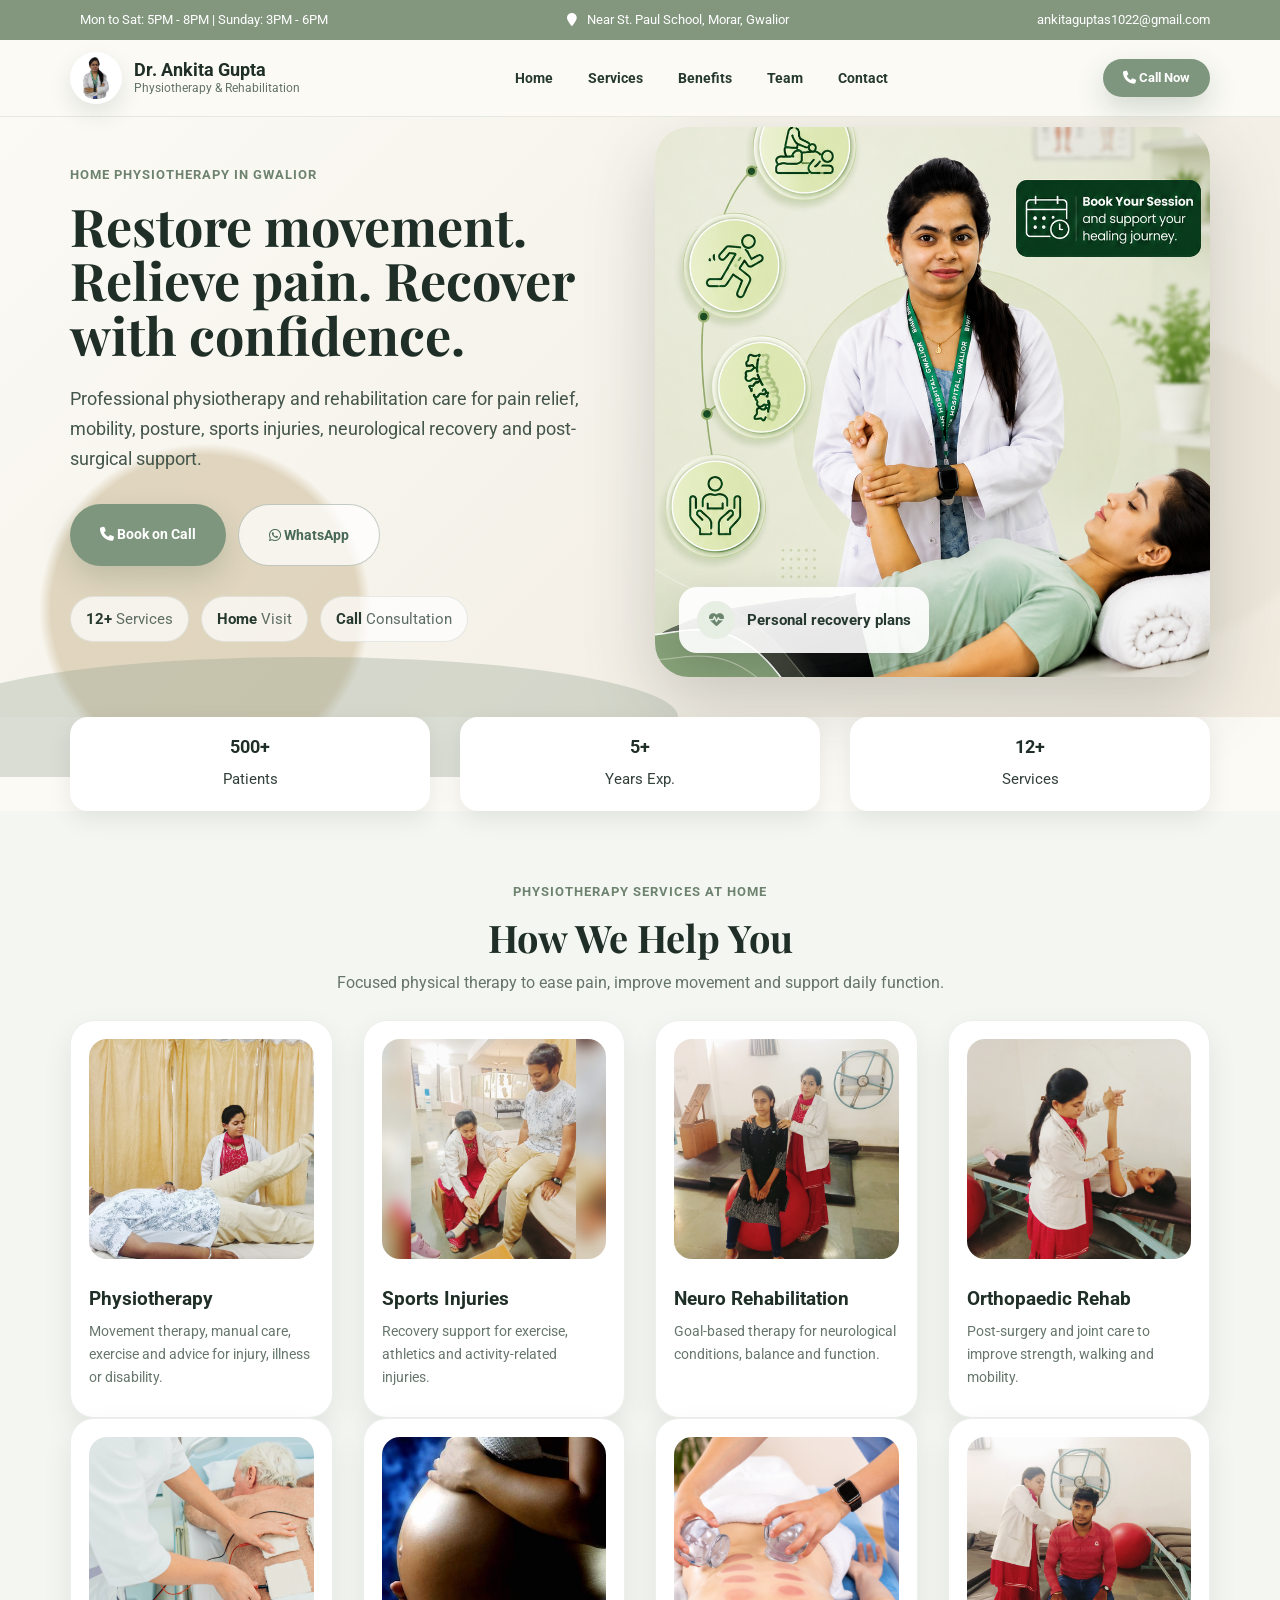
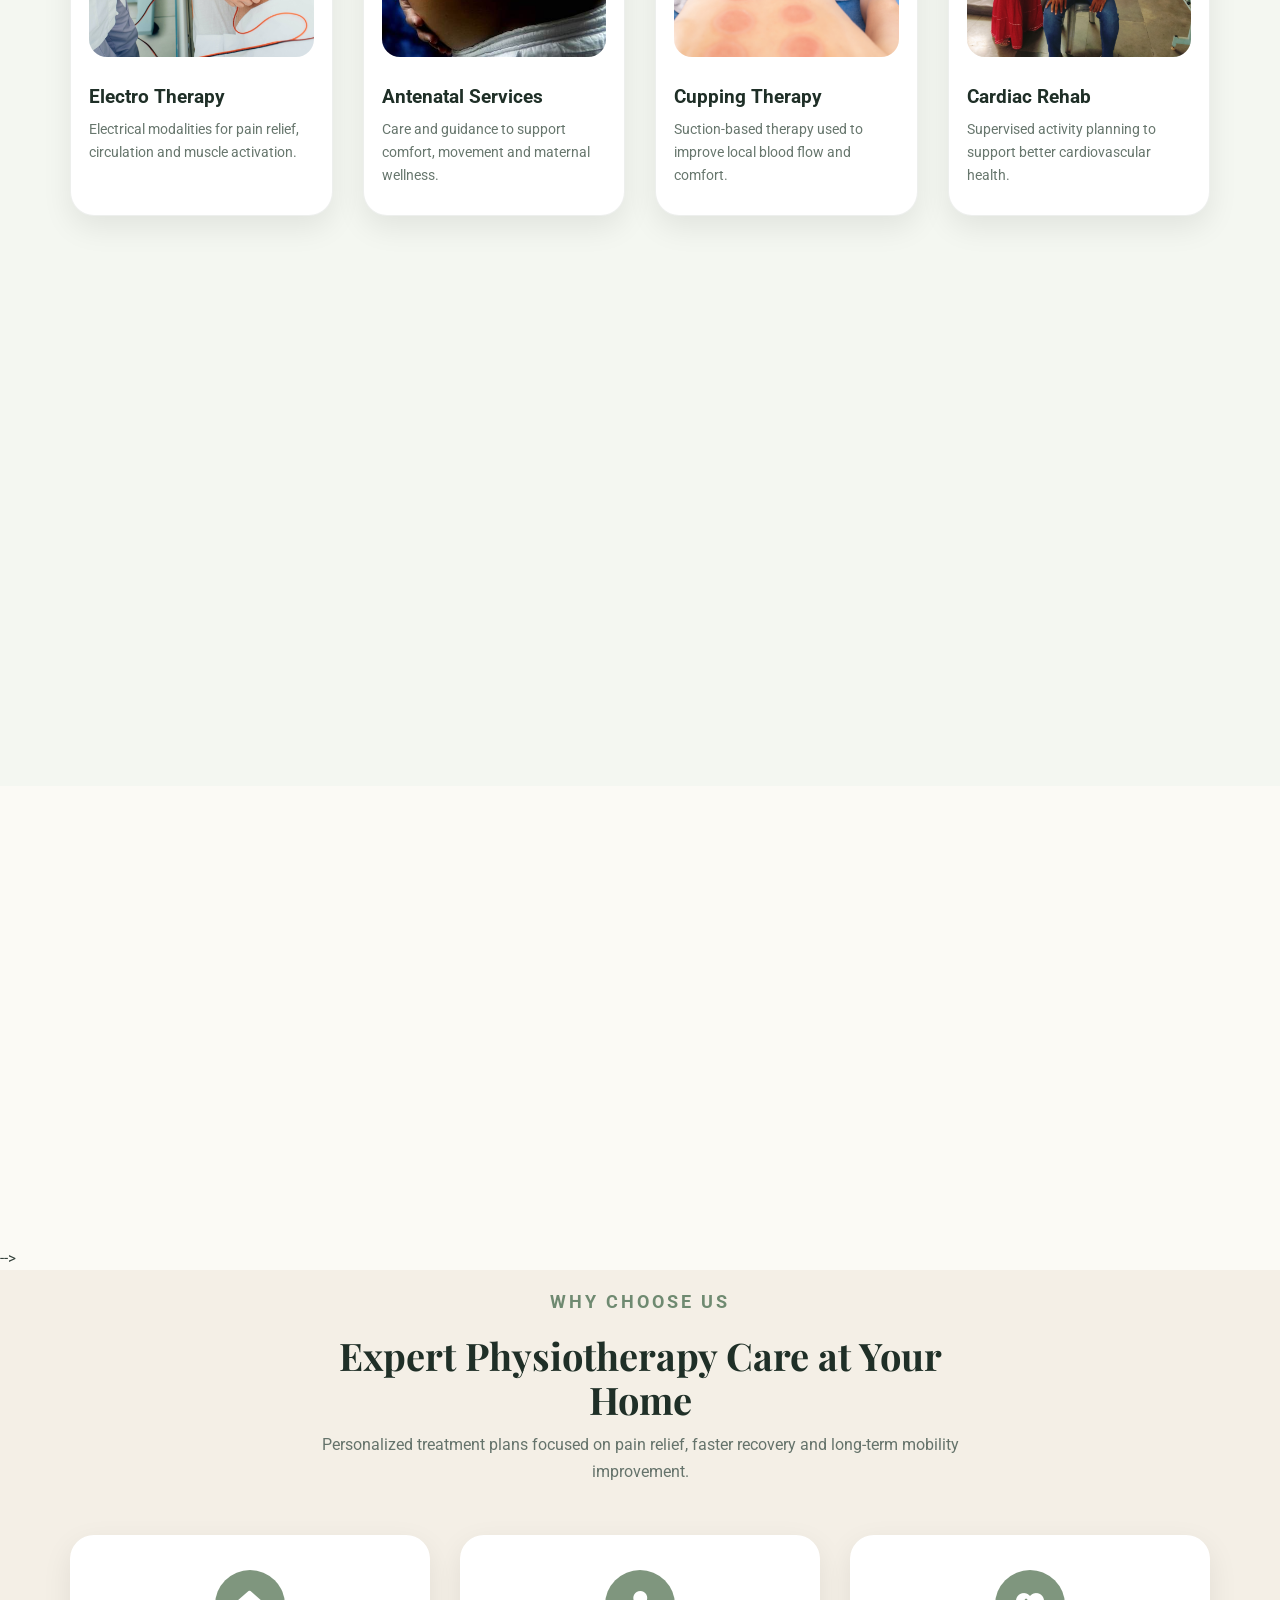
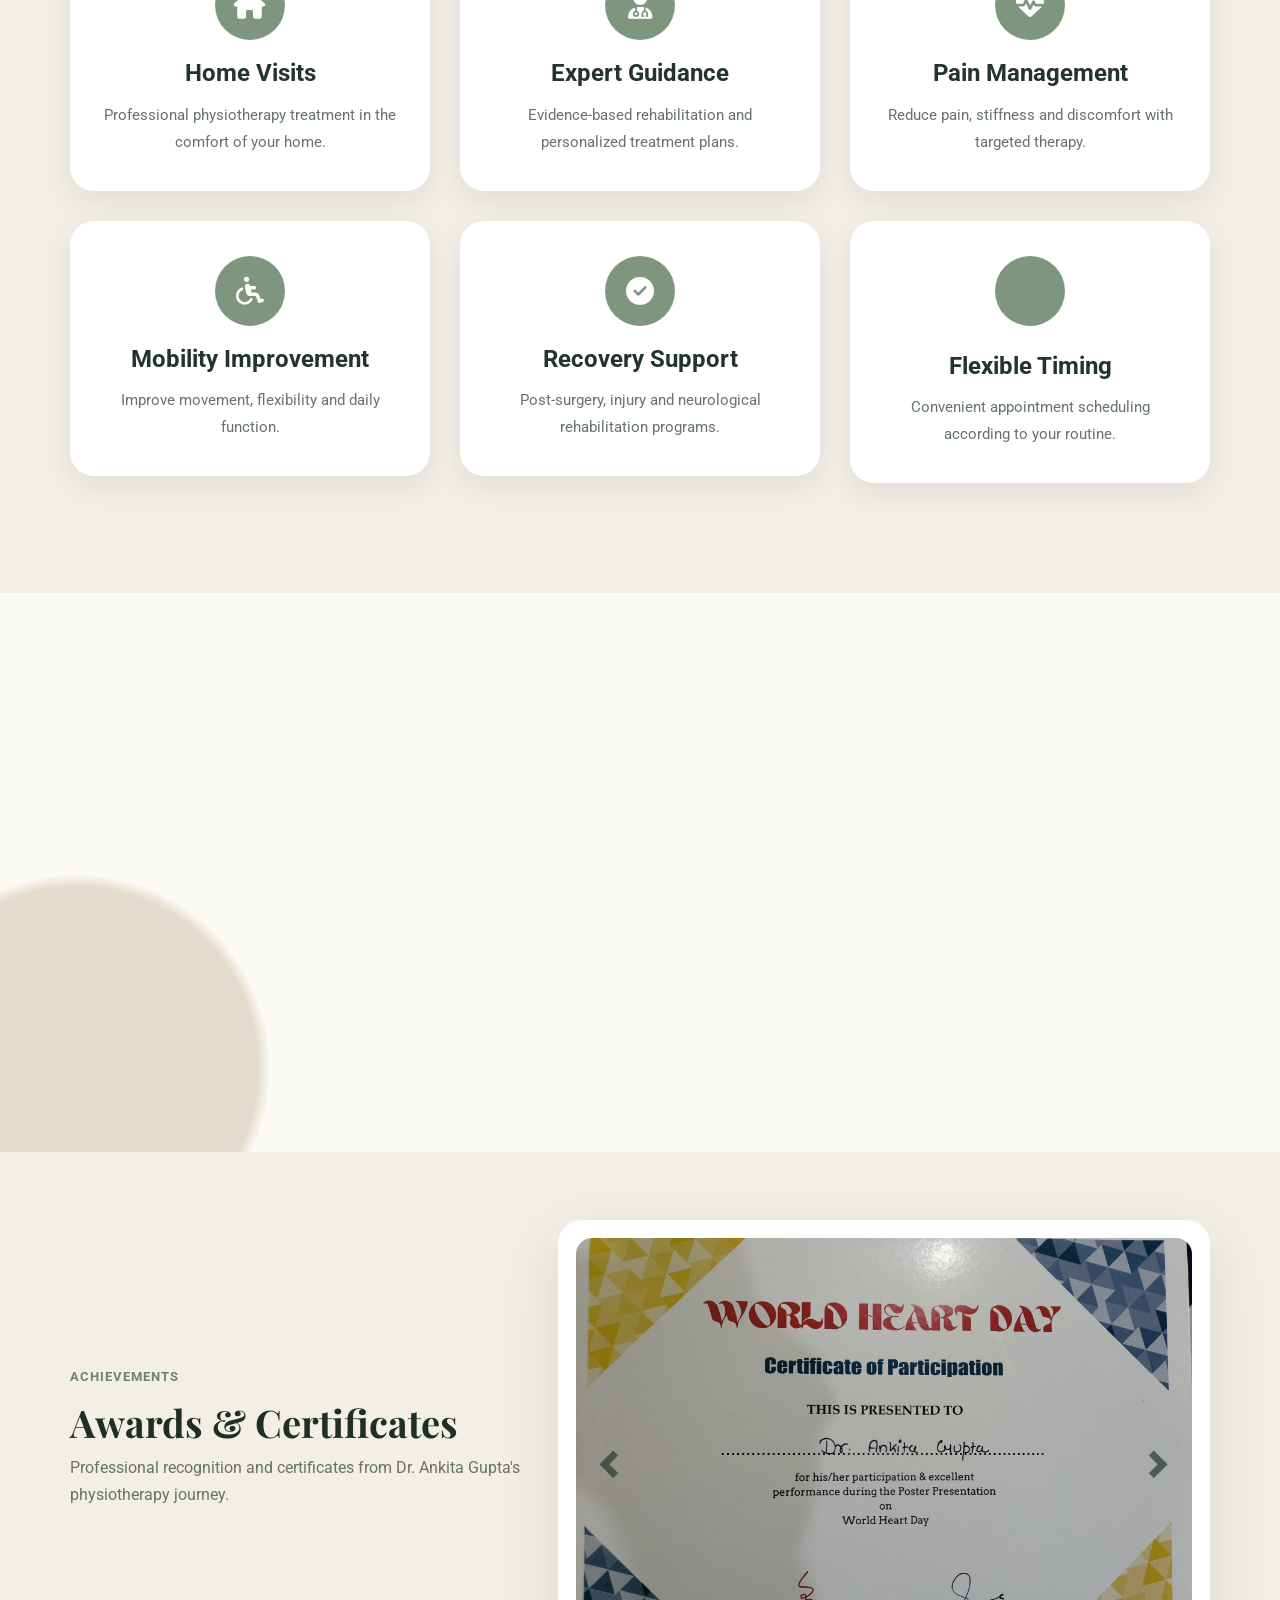
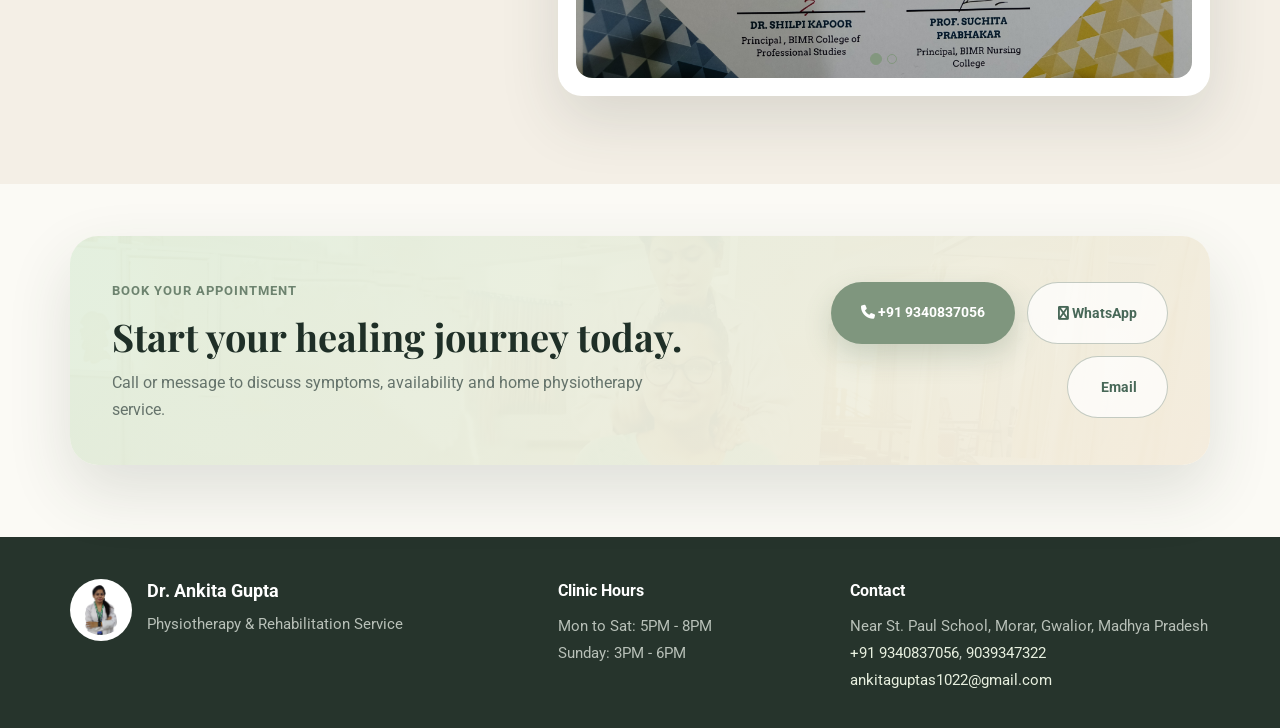
==== commit 661106fc: "Add files via upload" ====
--- a/index.html
+++ b/index.html
@@ -15,11 +15,13 @@
         rel="stylesheet">
     <link href="css/font-awesome.min.css" rel="stylesheet">
     <link href="css/style.css" rel="stylesheet">
+    <link href="css/ankita-enhanced.css" rel="stylesheet">
     <!--[if lt IE 9]>
       <script src="https://oss.maxcdn.com/html5shiv/3.7.3/html5shiv.min.js"></script>
       <script src="https://oss.maxcdn.com/respond/1.4.2/respond.min.js"></script>
     <![endif]-->
     <link rel="icon" href="images/logo.png" type="image/x-icon">
+    <link rel="stylesheet" href="https://cdnjs.cloudflare.com/ajax/libs/font-awesome/6.7.2/css/all.min.css">
 </head>
 
 <body class="home-redesign">
@@ -74,11 +76,11 @@
                                     <a class="btn btn-default btn-lg" href="tel:9340837056"><i class="fa fa-phone"></i>
                                         Book on Call</a>
                                     <a class="btn btn-outline btn-lg" href="https://wa.me/919340837056"><i
-                                            class="fa fa-whatsapp"></i> WhatsApp</a>
-                                </div>
-                                <div class="hero-trust">
-                                    <span><strong>12+</strong> Therapy categories</span>
-                                    <span><strong>Home</strong> Service available</span>
+                                            class="fa-brands fa-whatsapp"></i> WhatsApp</a>
+                                </div>
+                               <div class="hero-trust">
+                                    <span><strong>12+</strong> Services</span>
+                                    <span><strong>Home</strong> Visit</span>
                                     <span><strong>Call</strong> Consultation</span>
                                 </div>
                             </div>
@@ -91,6 +93,32 @@
                                     <span>Personal recovery plans</span>
                                 </div>
                             </div>
+                        </div>
+                    </div>
+                </div>
+            </section>
+
+            <!-- New section -->
+            <section class="container">
+                <div class="row">
+                    <div class="col-xs-4">
+                        <div class="counter-box">
+                            <h3 data-count="500">0</h3>
+                            <p>Patients</p>
+                        </div>
+                    </div>
+
+                    <div class="col-xs-4">
+                        <div class="counter-box">
+                            <h3 data-count="5">0</h3>
+                            <p>Years&nbsp;Exp.</p>
+                        </div>
+                    </div>
+
+                    <div class="col-xs-4">
+                        <div class="counter-box">
+                            <h3 data-count="12">0</h3>
+                            <p>Services</p>
                         </div>
                     </div>
                 </div>
@@ -487,8 +515,8 @@
             }
         });
     </script>
-
+    <script src="js/ankita-enhanced.js"></script>
 </body>
 
 
-</html>
+</html>
--- a/css/style.css
+++ b/css/style.css
@@ -1345,6 +1345,7 @@
 .reveal-up.is-visible {
     opacity: 1;
     transform: translateY(0);
+    margin-top: -20px;
 }
 
 .delay-1 {
@@ -1547,15 +1548,20 @@
     }
 
     .hero-trust {
-        display: grid;
-        gap: 9px;
-        grid-template-columns: 1fr;
-        margin-bottom: 26px;
-        max-width: 250px;
+        display: flex;
+        gap: 8px;
+        margin-bottom: 18px;
     }
 
     .hero-trust span {
-        padding: 9px 15px;
+        flex: 1;
+        text-align: center;
+        padding: 10px 8px;
+        font-size: 12px;
+        background: rgba(255,255,255,.8);
+        border: 1px solid rgba(124,143,126,.18);
+        border-radius: 999px;
+        white-space: nowrap;
     }
 
     .hero-visual {
@@ -1589,7 +1595,7 @@
         border-radius: 50% 50% 0 0;
         display: block;
         height: 58px;
-        margin-top: -30px;
+        margin-top: 0px;
         position: relative;
         width: 120%;
         left: -10%;
--- a/css/ankita-enhanced.css
+++ b/css/ankita-enhanced.css
@@ -0,0 +1,71 @@
+
+/* === PREMIUM MOBILE ENHANCEMENTS === */
+.hero-visual img{animation:floatY 4s ease-in-out infinite}
+@keyframes floatY{50%{transform:translateY(-12px)}}
+
+.hero-actions .btn,.mobile-call{
+transition:all .3s ease;
+}
+.hero-actions .btn:hover,.mobile-call:hover{
+transform:translateY(-3px) scale(1.03);
+}
+
+.service-card{
+transition:all .35s ease;
+}
+.service-card:hover{
+transform:translateY(-8px);
+box-shadow:0 18px 40px rgba(0,0,0,.12);
+}
+
+.whatsapp-float{
+position:fixed;
+right:18px;
+bottom:80px;
+width:56px;
+height:56px;
+border-radius:50%;
+display:flex;
+align-items:center;
+justify-content:center;
+background:#25D366;
+color:#fff;
+font-size:28px;
+z-index:9999;
+box-shadow:0 10px 25px rgba(0,0,0,.2);
+animation:pulse 2s infinite;
+}
+
+@keyframes pulse{
+0%{box-shadow:0 0 0 0 rgba(37,211,102,.5)}
+70%{box-shadow:0 0 0 16px rgba(37,211,102,0)}
+100%{box-shadow:0 0 0 0 rgba(37,211,102,0)}
+}
+
+.counter-box{
+text-align:center;
+padding:20px;
+background:#fff;
+border-radius:18px;
+box-shadow:0 8px 25px rgba(0,0,0,.08);
+}
+
+.reveal-up{
+opacity:0;
+transform:translateY(30px);
+transition:all .8s ease;
+}
+.reveal-up.is-visible{
+opacity:1;
+transform:translateY(0);
+}
+
+@media(max-width:768px){
+.hero-copy h1{font-size:38px;line-height:1.2}
+.service-card{margin-bottom:18px}
+}
+
+.whatsapp-float i{
+    font-size:30px;
+    color:#fff;
+}
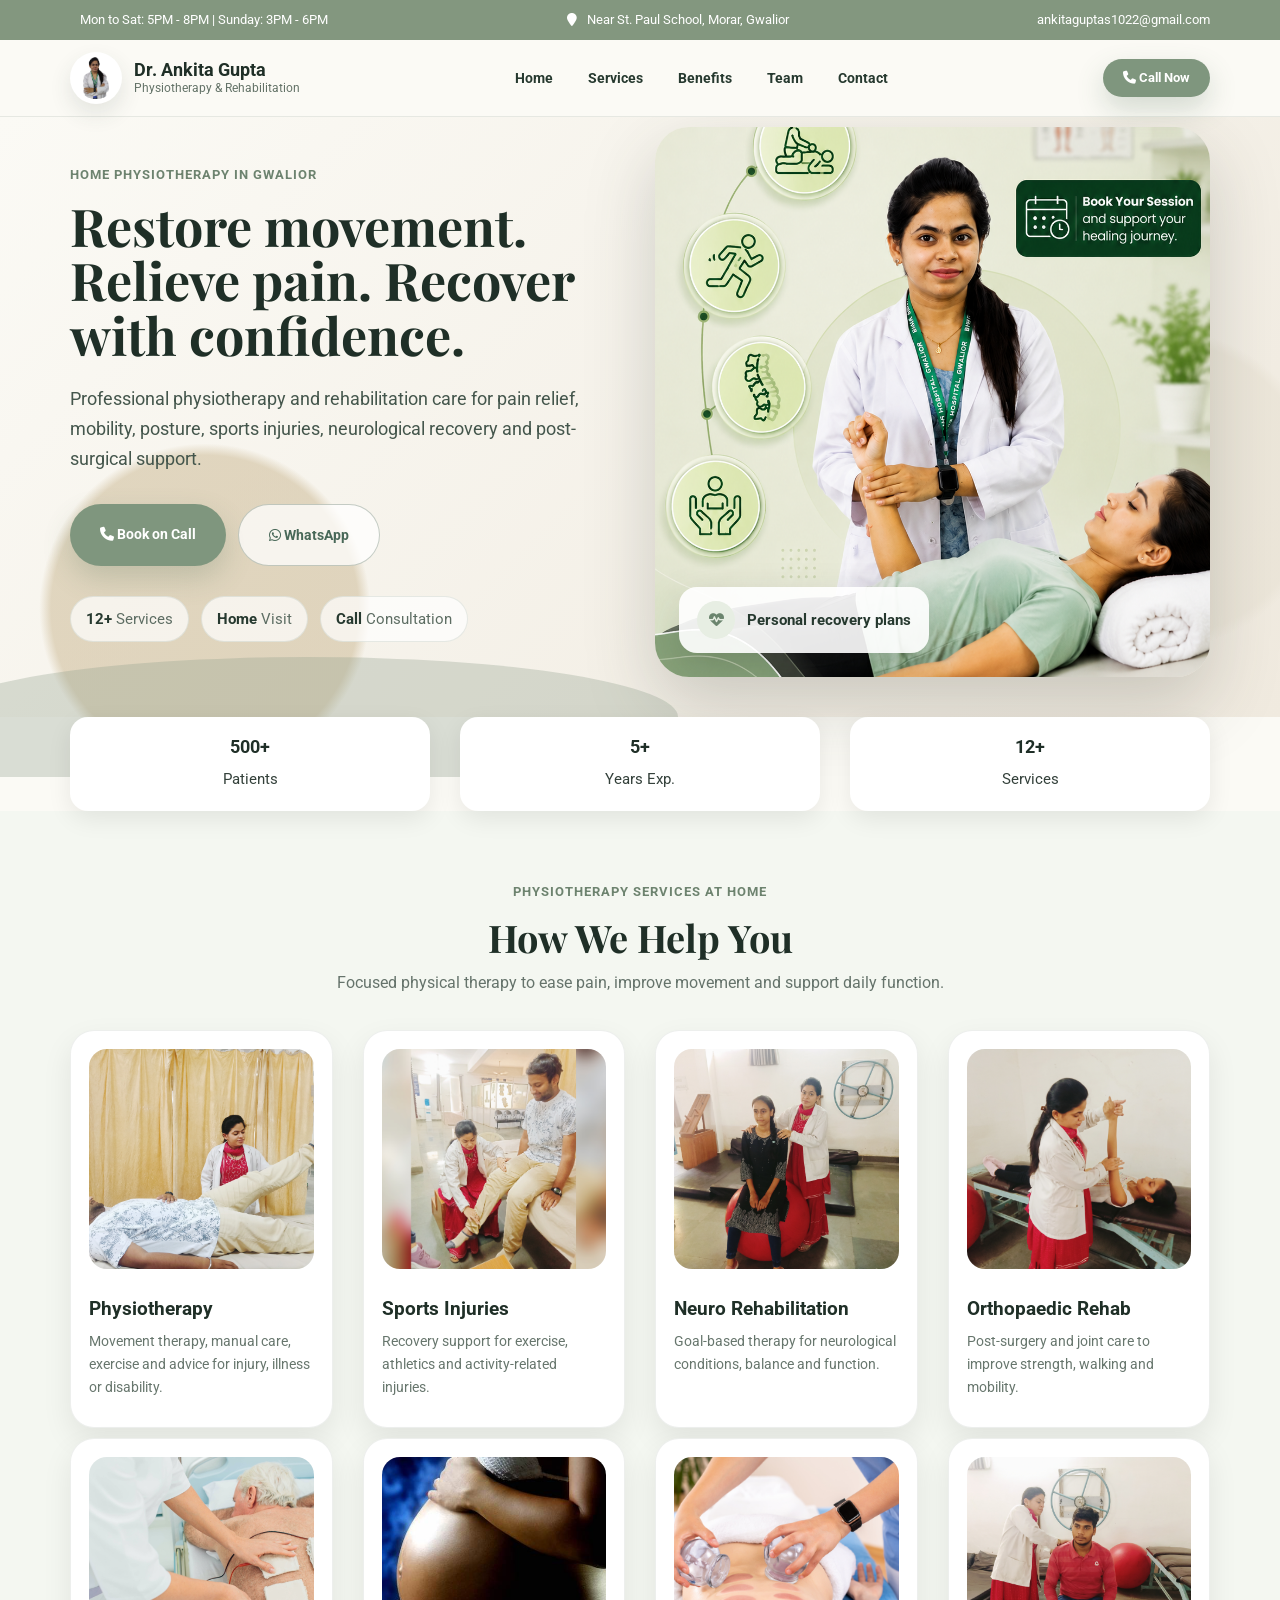
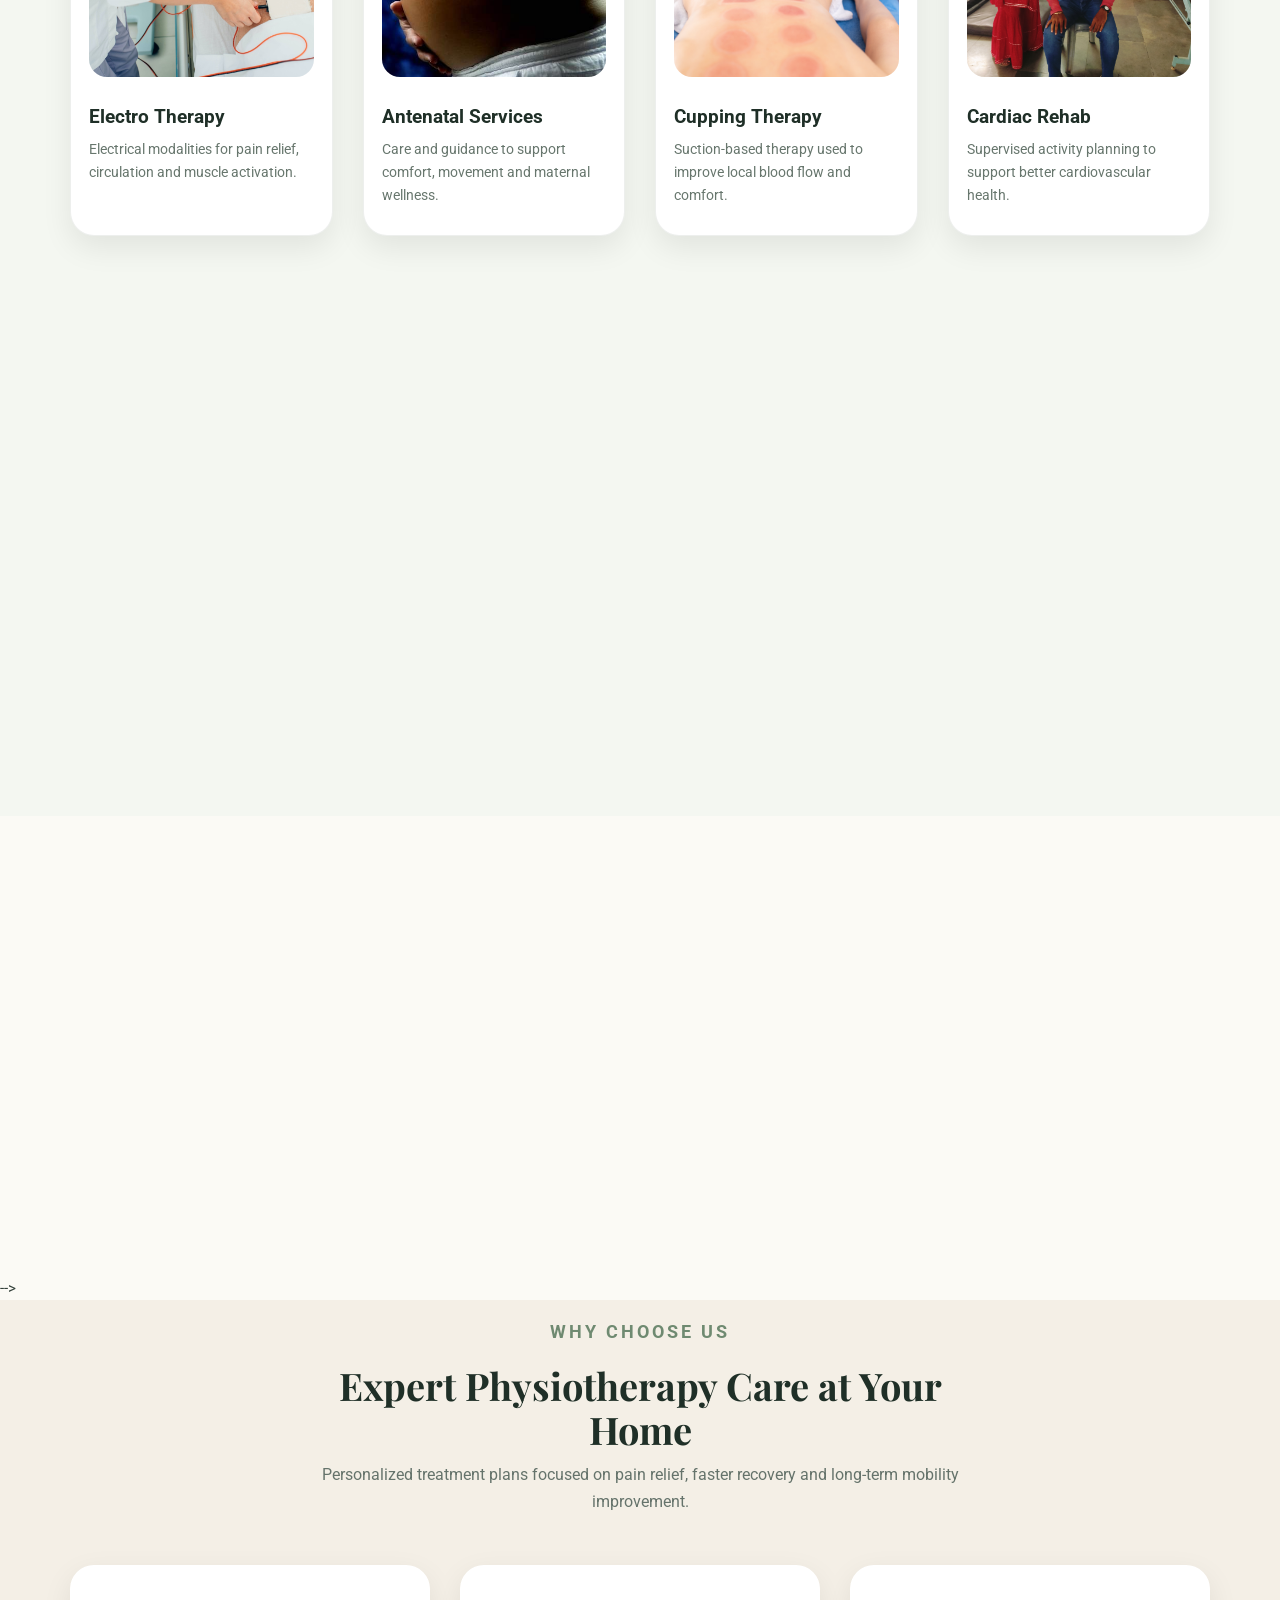
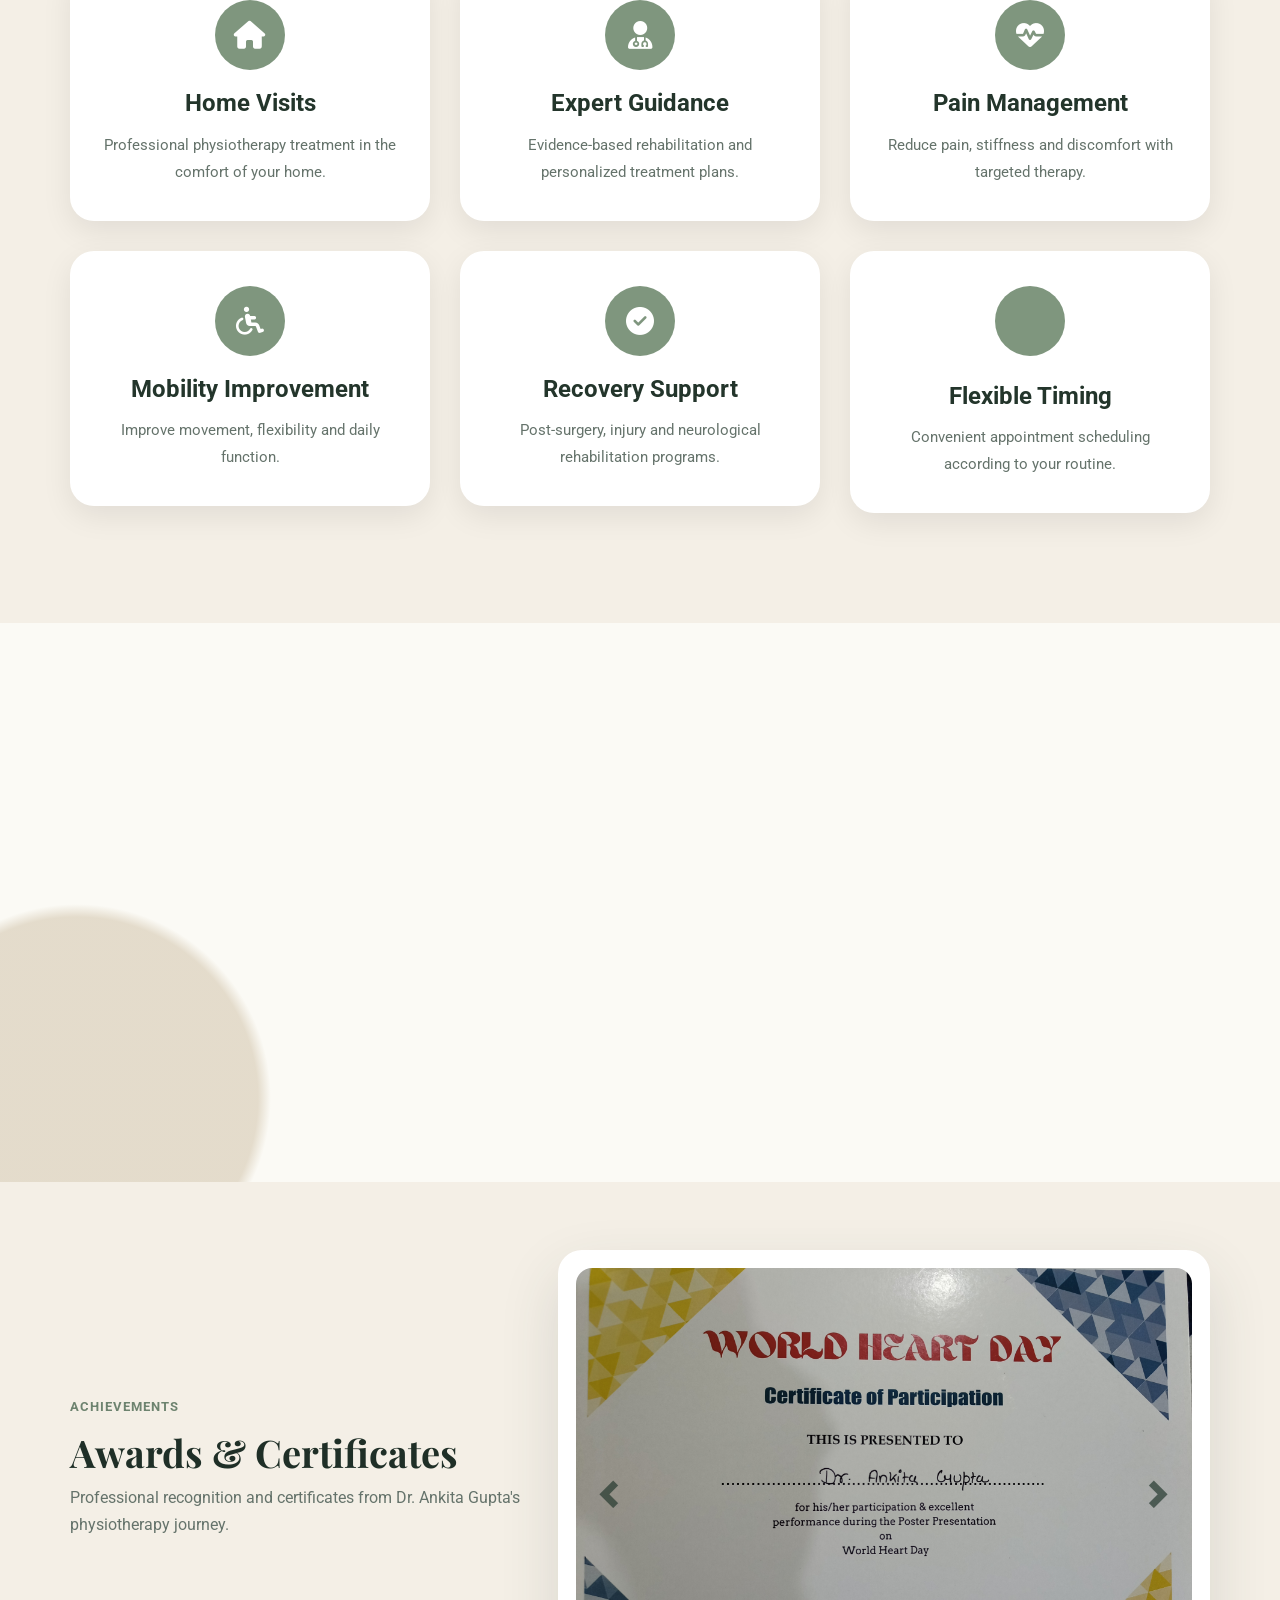
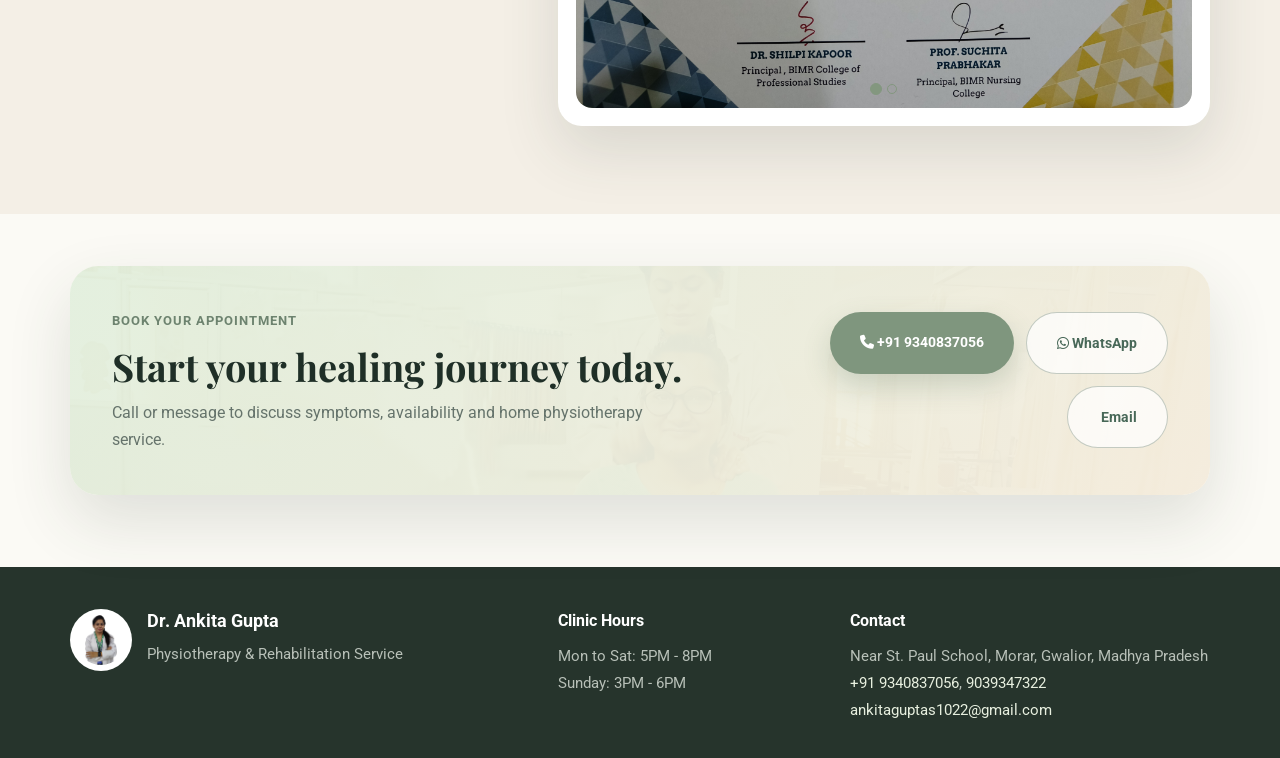
==== commit 9652b2fb: "Add files via upload" ====
--- a/index.html
+++ b/index.html
@@ -356,7 +356,7 @@
                                 <img src="images/team-1.jpg" alt="Dr. Ankita Gupta">
                                 <div>
                                     <h3>Dr. Ankita Gupta</h3>
-                                    <p>Physiotherapist &amp; Assistant Professor</p>
+                                    <p>Sr. Physiotherapist &amp; Pain & Mobility Expert</p>
                                     <a href="tel:9340837056"><i class="fa fa-phone"></i> +91 9340837056</a>
                                 </div>
                             </article>
@@ -366,7 +366,7 @@
                                 <img src="images/nikhil.png" alt="Er. Nikhil Gupta">
                                 <div>
                                     <h3>Er. Nikhil Gupta</h3>
-                                    <p>Managing Director</p>
+                                    <p>Director - Operations & Technology</p>
                                     <a href="tel:9039347322"><i class="fa fa-phone"></i> +91 9039347322</a>
                                 </div>
                             </article>
@@ -427,7 +427,7 @@
                             <a class="btn btn-default btn-lg" href="tel:9340837056"><i class="fa fa-phone"></i> +91
                                 9340837056</a>
                             <a class="btn btn-outline btn-lg" href="https://wa.me/919340837056"><i
-                                    class="fa fa-whatsapp"></i> WhatsApp</a>
+                                    class="fa-brands fa-whatsapp"></i> WhatsApp</a>
                             <a class="btn btn-outline btn-lg" href="mailto:ankitaguptas1022@gmail.com"><i
                                     class="fa fa-envelope-o"></i> Email</a>
                         </div>
--- a/css/style.css
+++ b/css/style.css
@@ -1071,6 +1071,7 @@
 
 .service-grid > [class*="col-"] {
     display: flex;
+    padding-top: 10px;
 }
 
 .service-card {
@@ -2078,6 +2079,7 @@
 .service-grid .col-md-3,
 .service-grid .col-sm-6{
  width:100%;
+ padding-top: 10px;
 }
 
 .service-card{
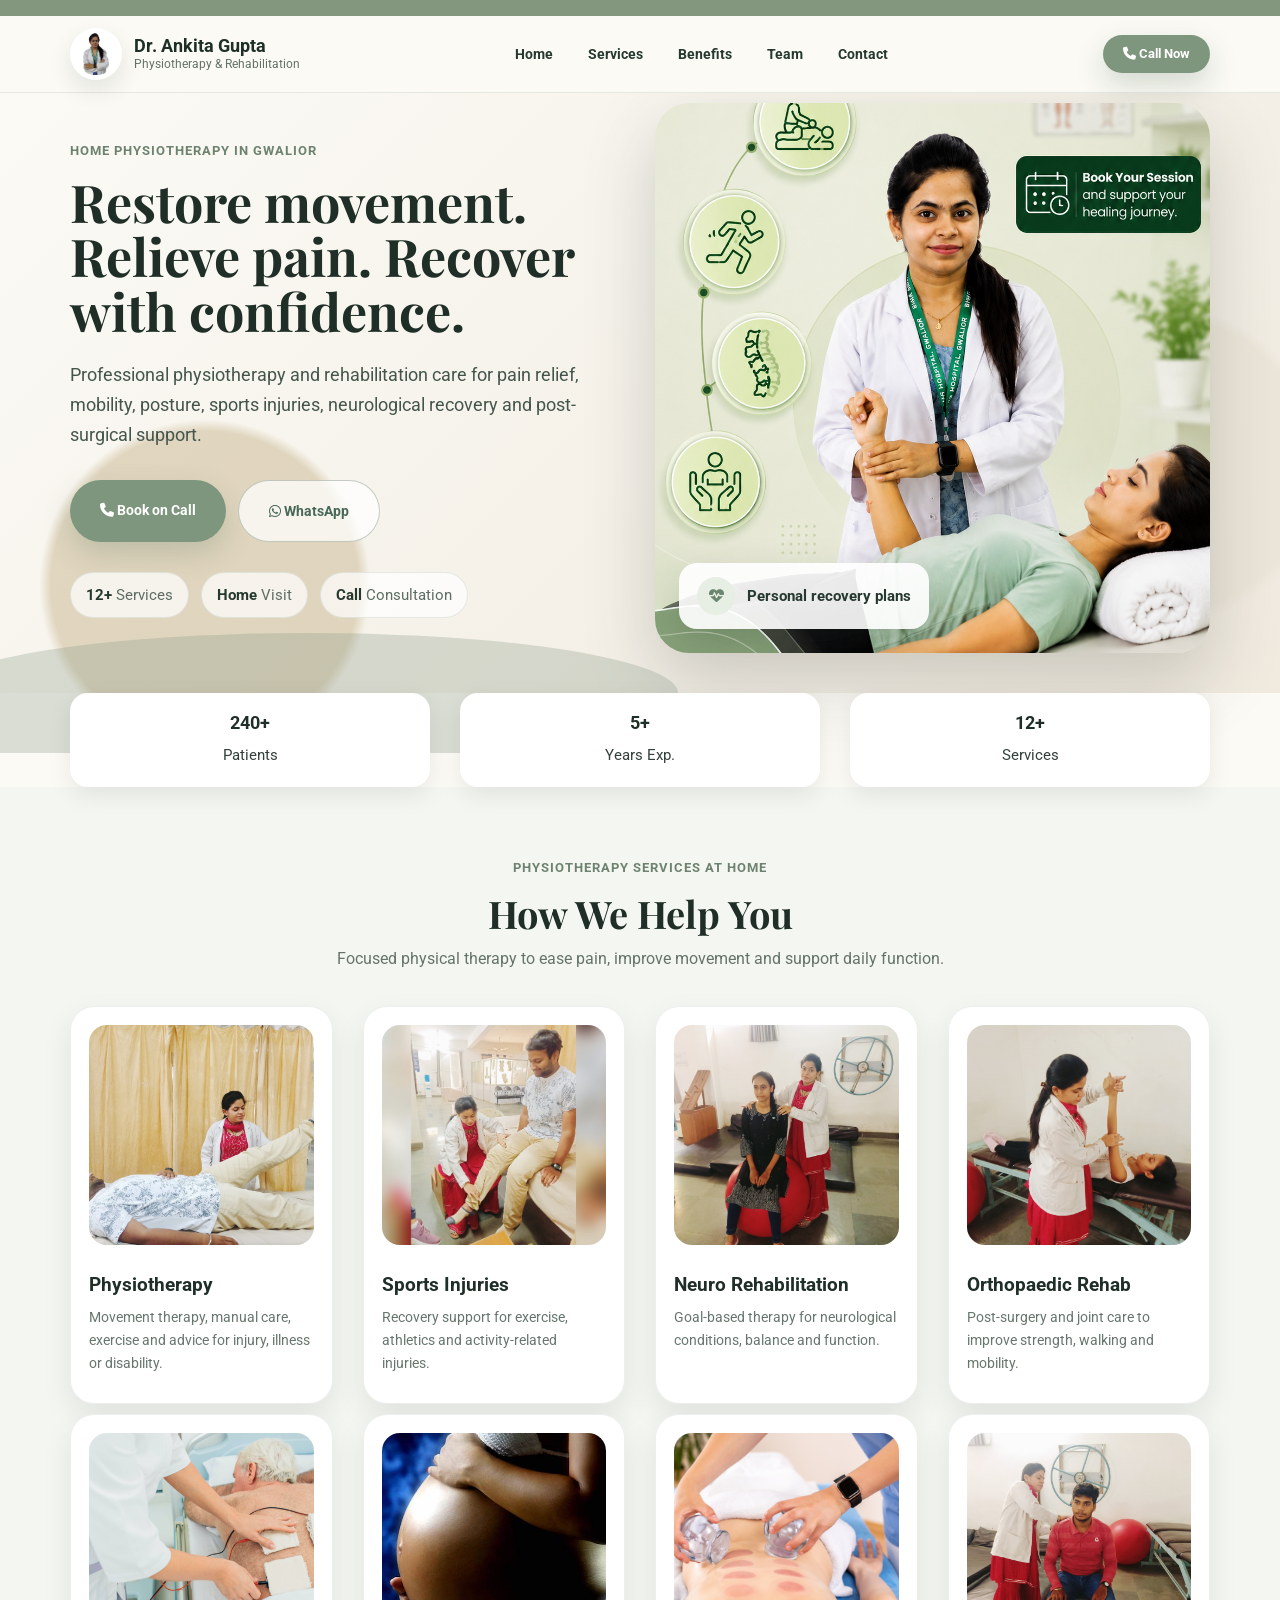
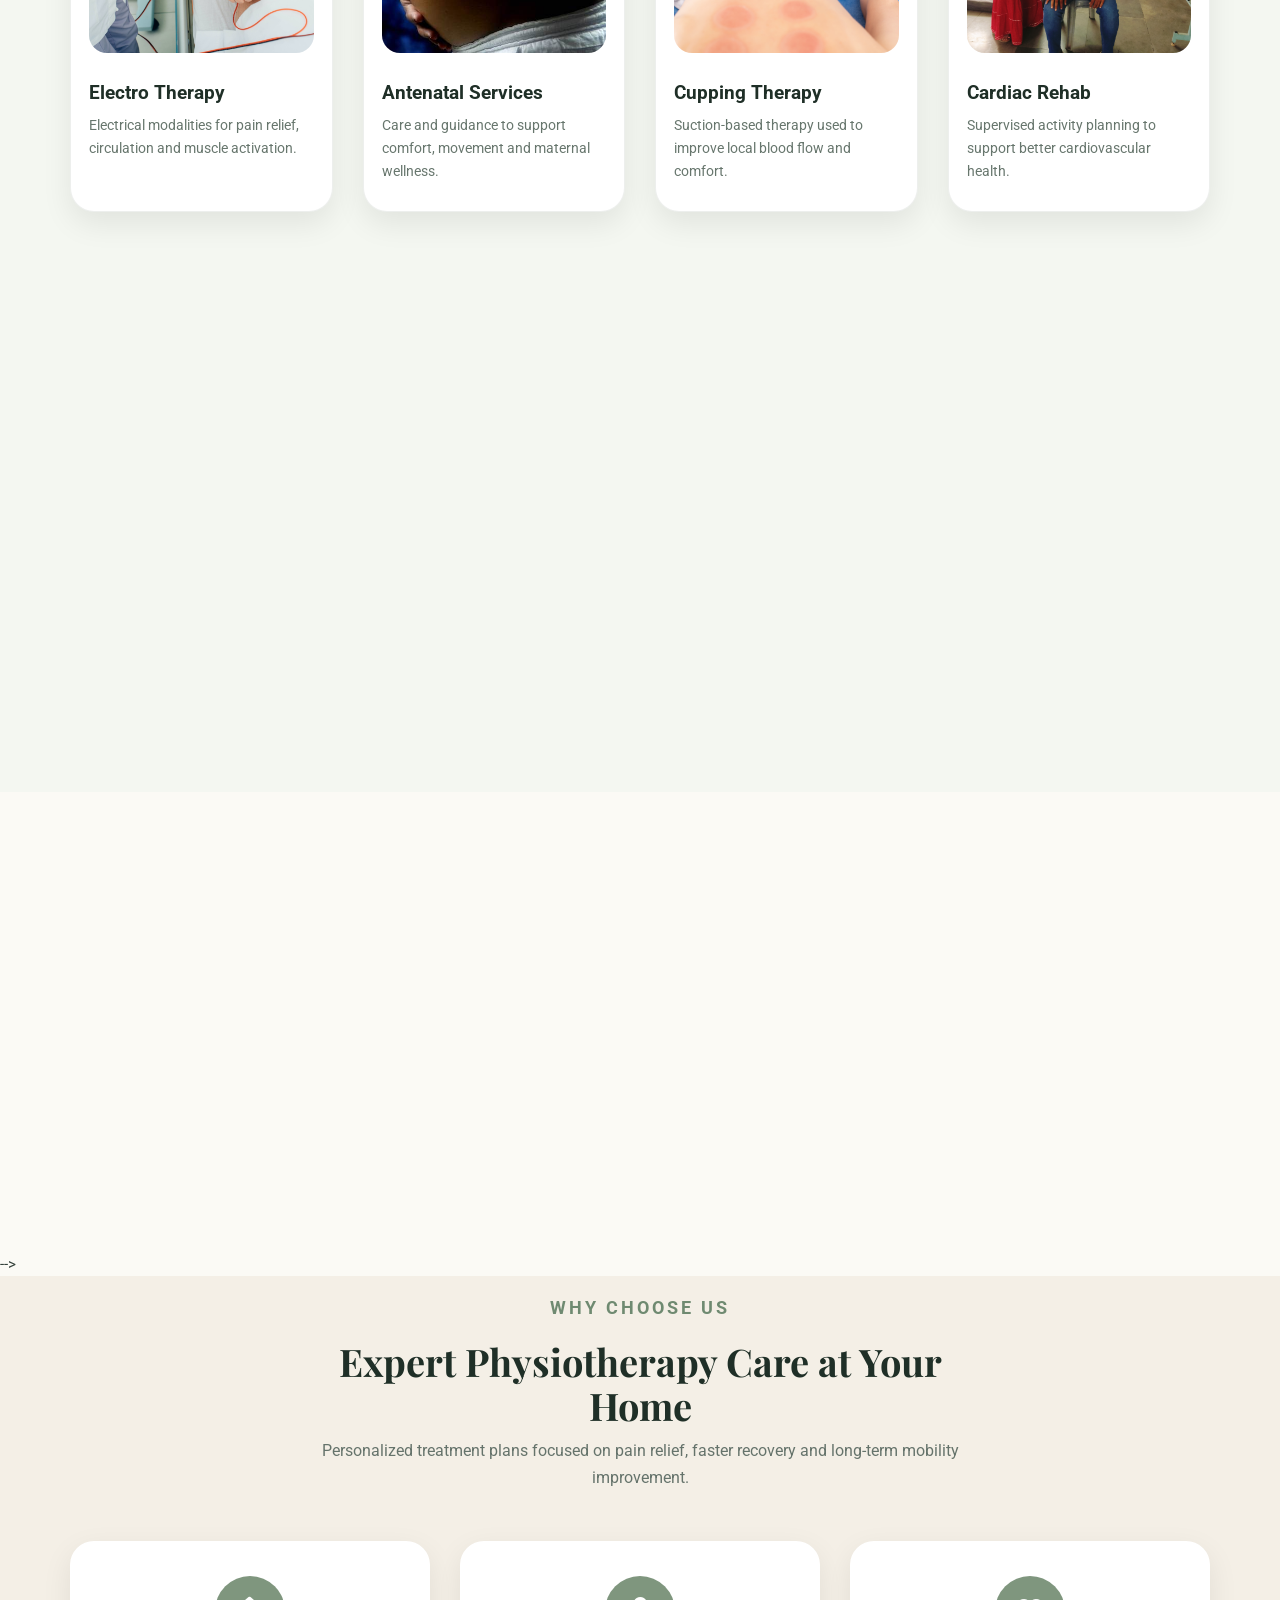
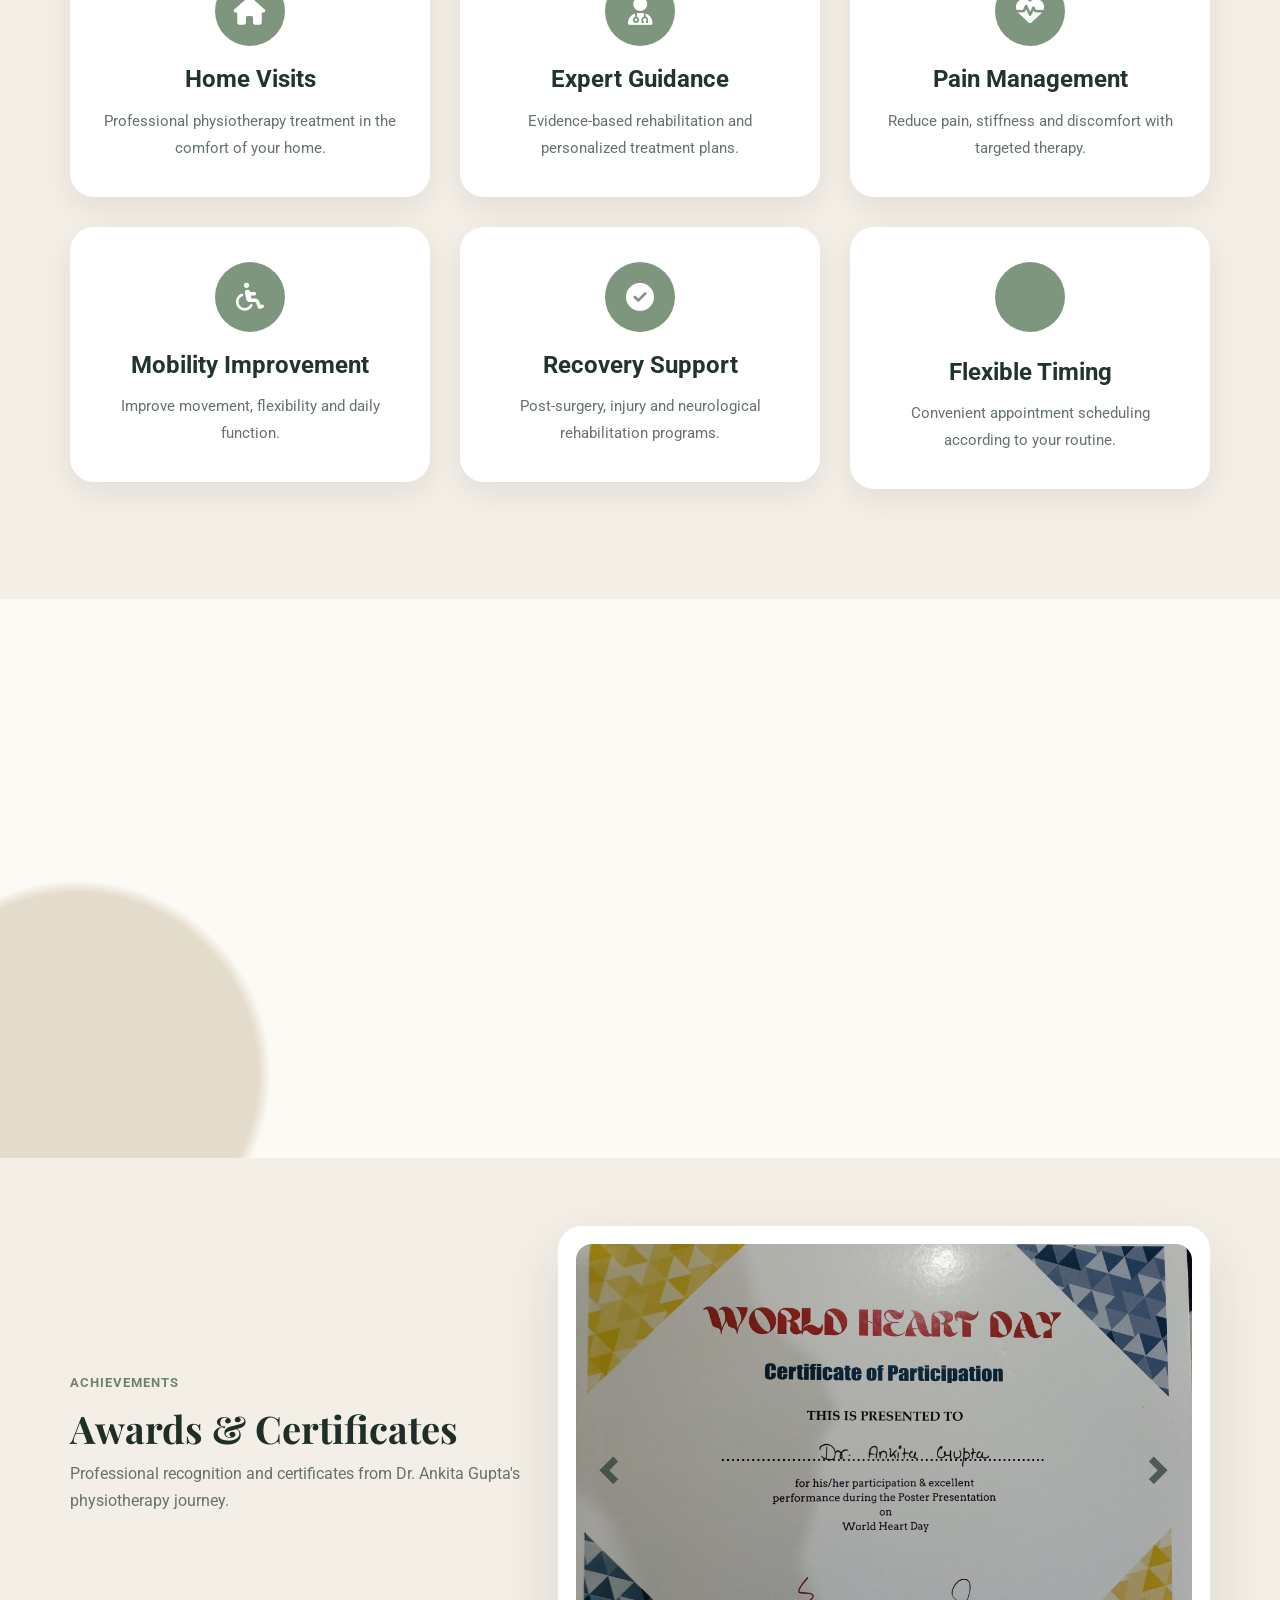
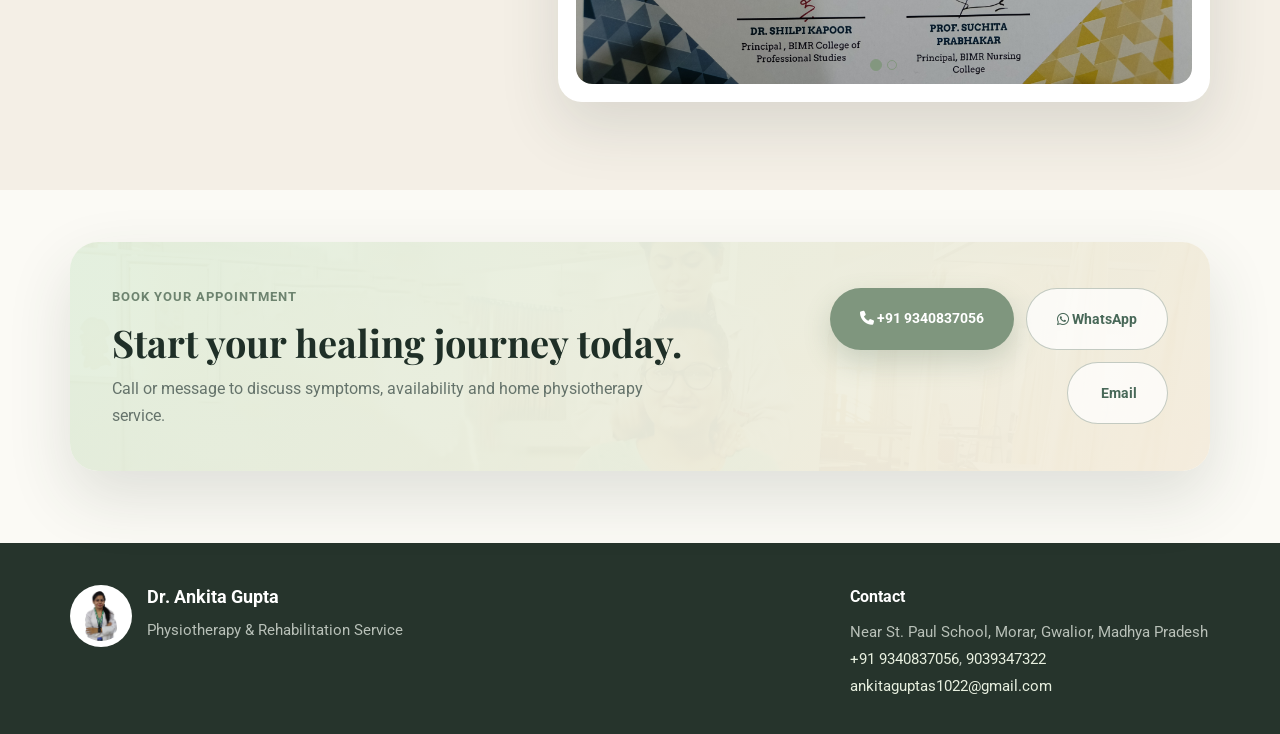
==== commit f2a2e02e: "Add files via upload" ====
--- a/index.html
+++ b/index.html
@@ -29,10 +29,10 @@
         <div class="clinic-topbar">
             <div class="container">
                 <div class="topbar-inner">
-                    <span><i class="fa fa-clock-o"></i> Mon to Sat: 5PM - 8PM | Sunday: 3PM - 6PM</span>
-                    <span><i class="fa fa-map-marker"></i> Near St. Paul School, Morar, Gwalior</span>
-                    <span><i class="fa fa-envelope-o"></i> <a
-                            href="mailto:ankitaguptas1022@gmail.com">ankitaguptas1022@gmail.com</a></span>
+                    <!-- <span><i class="fa fa-clock-o"></i> Mon to Sat: 5PM - 8PM | Sunday: 3PM - 6PM</span>
+                    <span><i class="fa fa-map-marker"></i> Near St. Paul School, Morar, Gwalior</span> -->
+                    <!-- <span><i class="fa fa-envelope-o"></i> <a
+                            href="mailto:ankitaguptas1022@gmail.com">ankitaguptas1022@gmail.com</a></span> -->
                 </div>
             </div>
         </div>
@@ -449,8 +449,8 @@
                         </div>
                     </div>
                     <div class="col-md-3 col-sm-6">
-                        <h4>Clinic Hours</h4>
-                        <p>Mon to Sat: 5PM - 8PM<br>Sunday: 3PM - 6PM</p>
+                        <!-- <h4>Clinic Hours</h4>
+                        <p>Mon to Sat: 5PM - 8PM<br>Sunday: 3PM - 6PM</p> -->
                     </div>
                     <div class="col-md-4 col-sm-6">
                         <h4>Contact</h4>
--- a/css/style.css
+++ b/css/style.css
@@ -1098,10 +1098,11 @@
     object-fit: cover;
     transition: transform .5s ease;
     width: calc(100% + 44px);
+    transition:transform .5s ease;
 }
 
 .service-card:hover img {
-    transform: scale(1.04);
+    transform:scale(1.08);
 }
 
 .service-icon {
